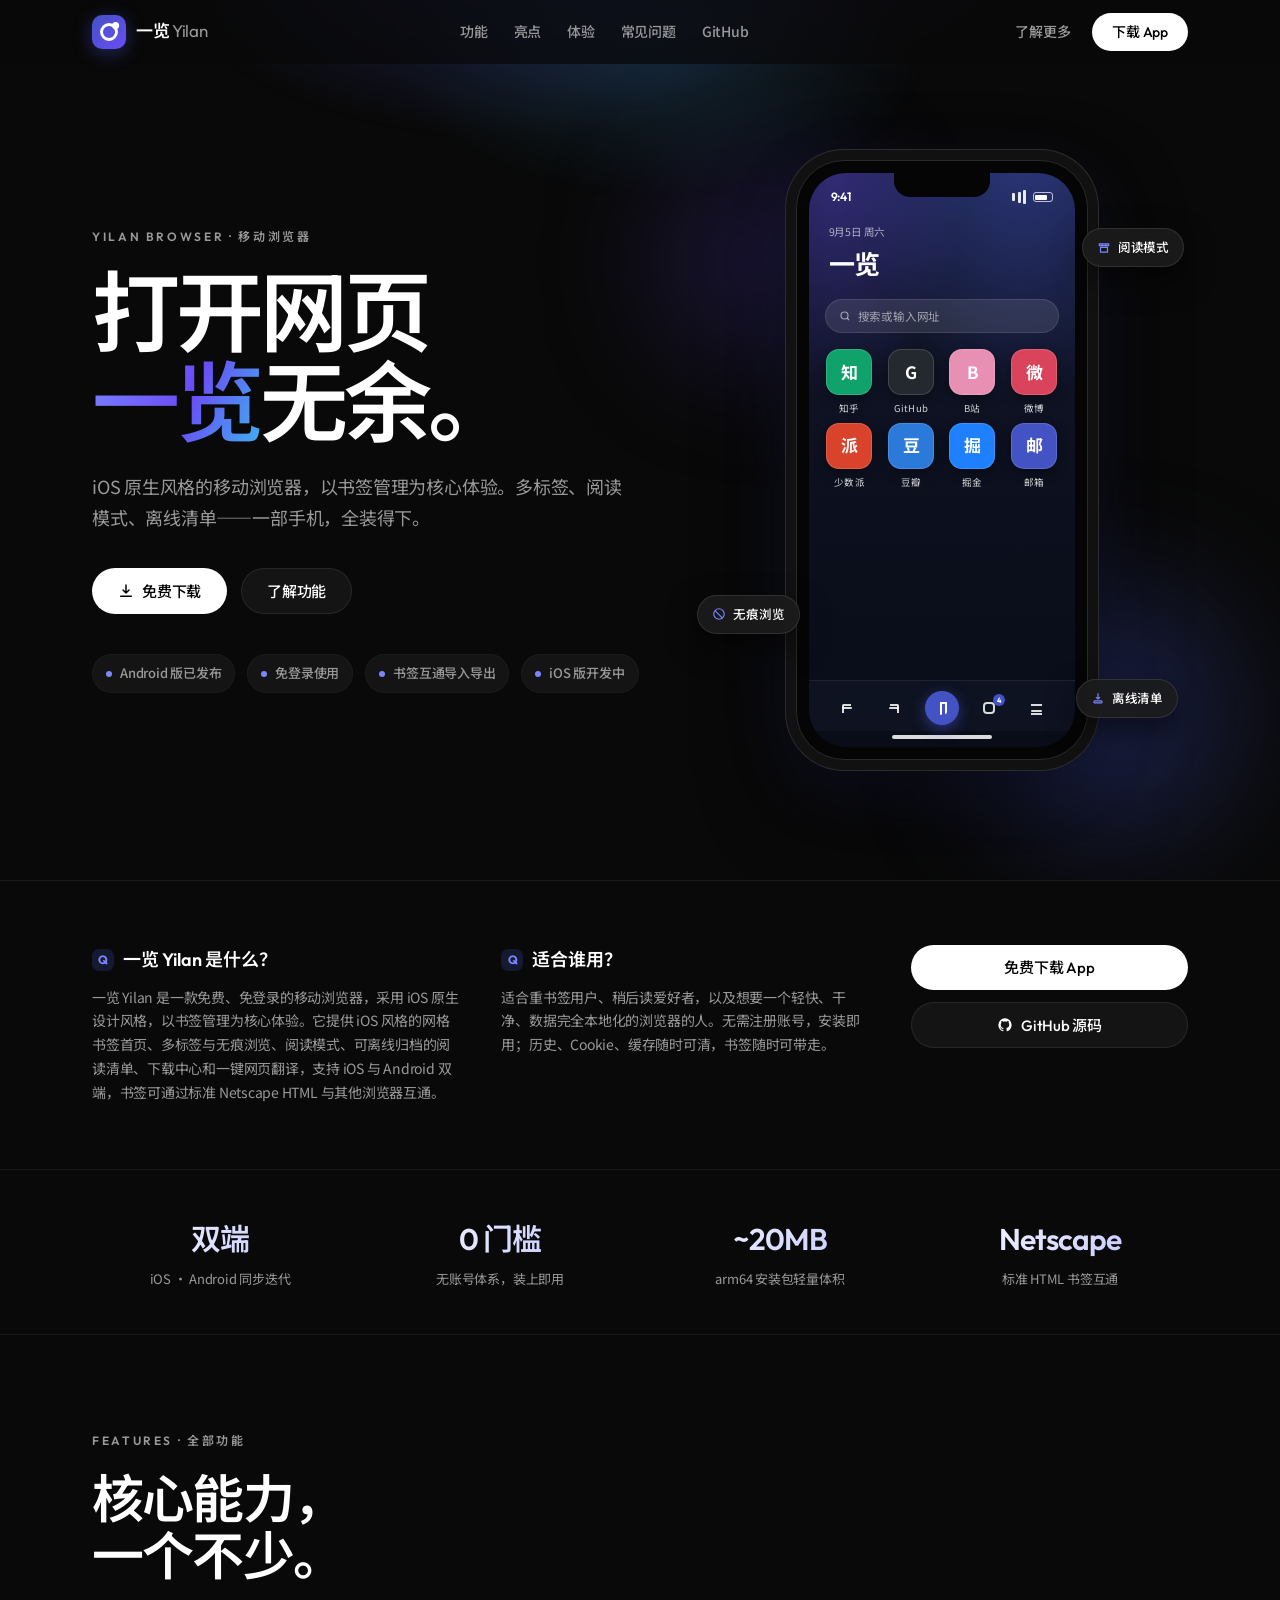
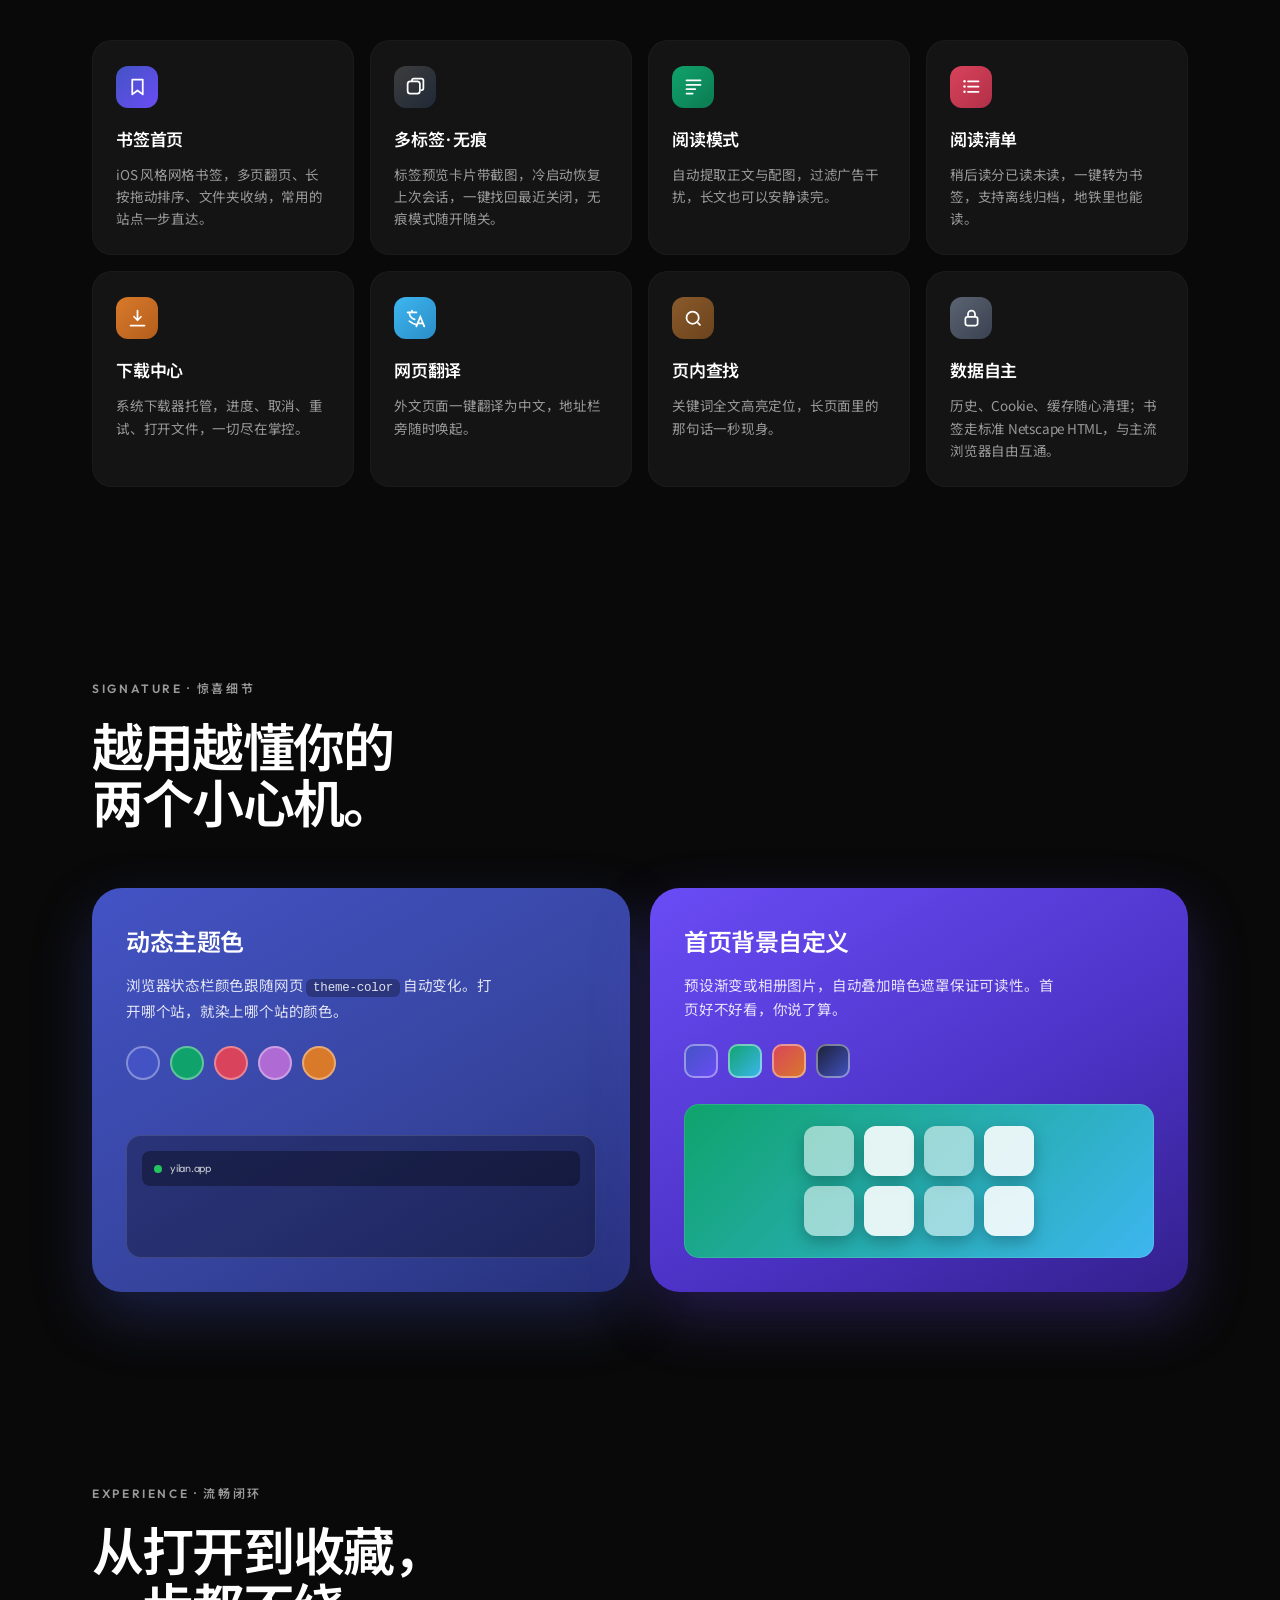
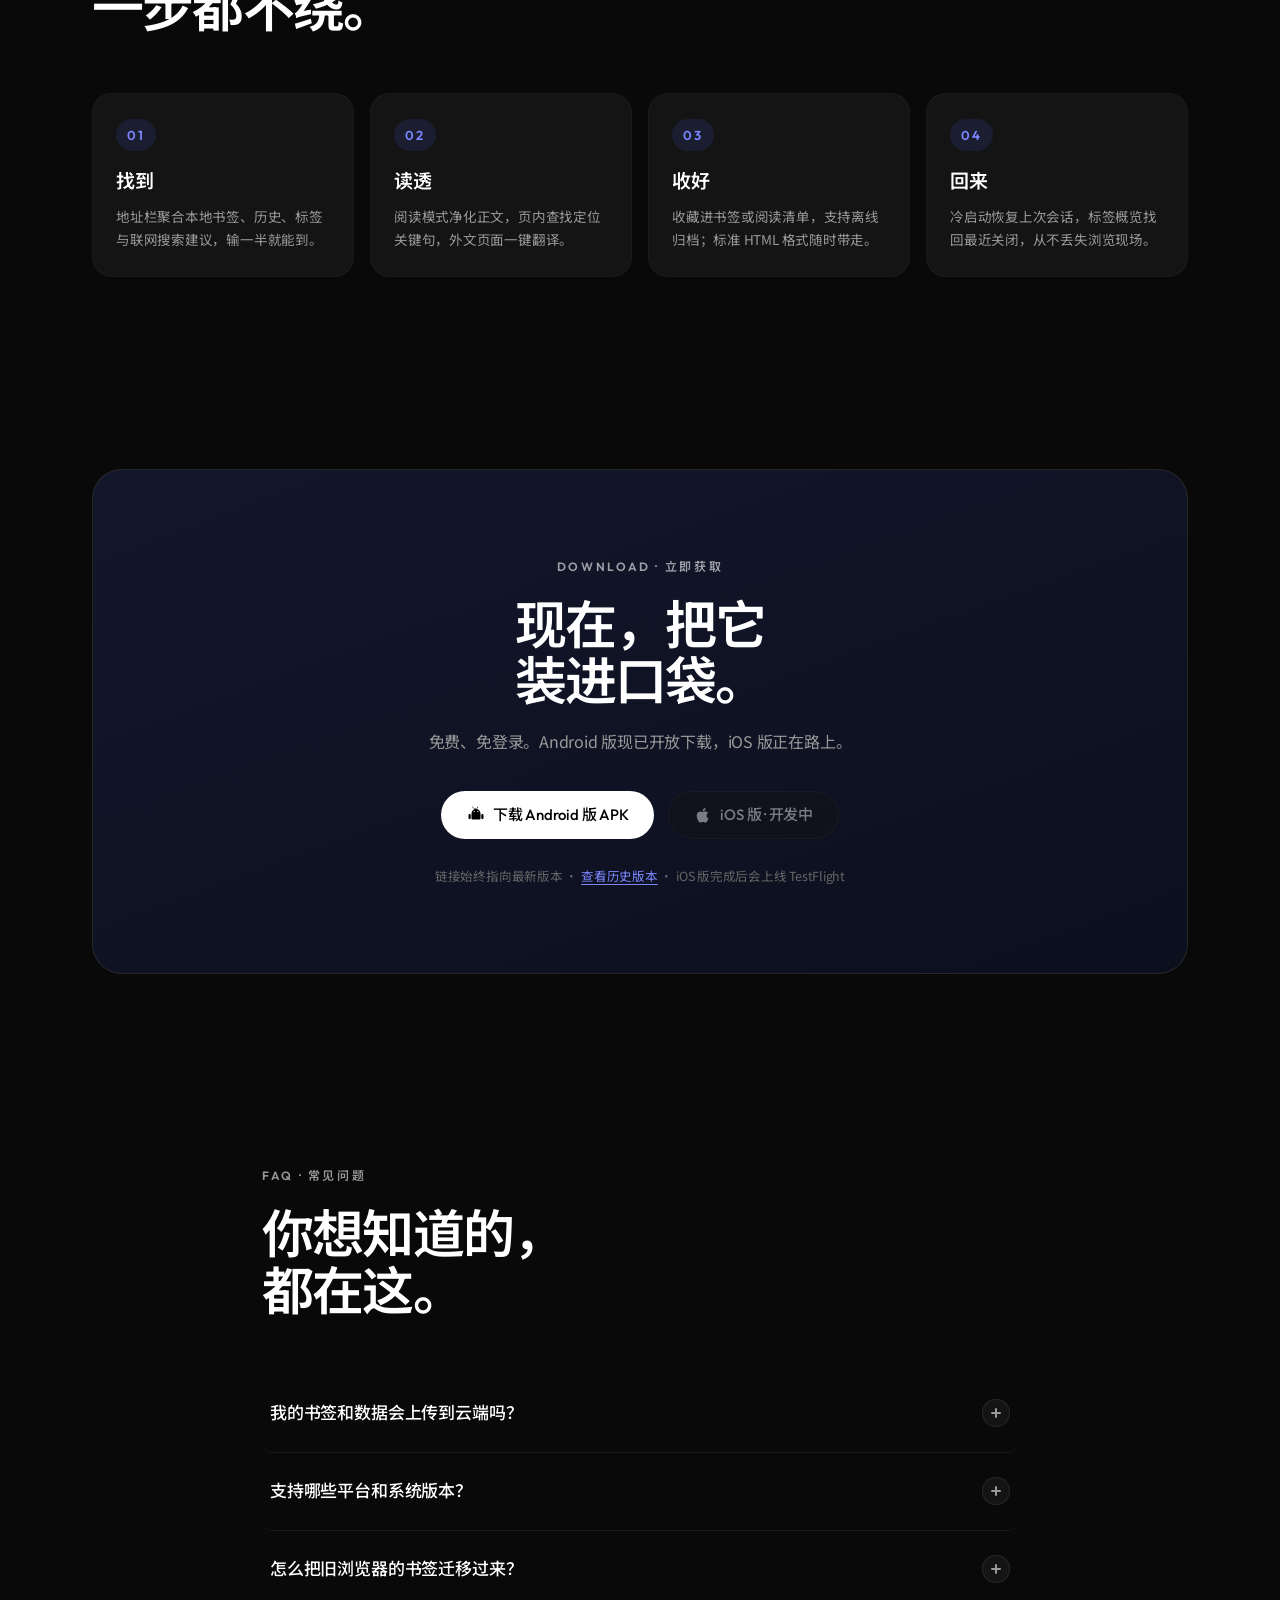
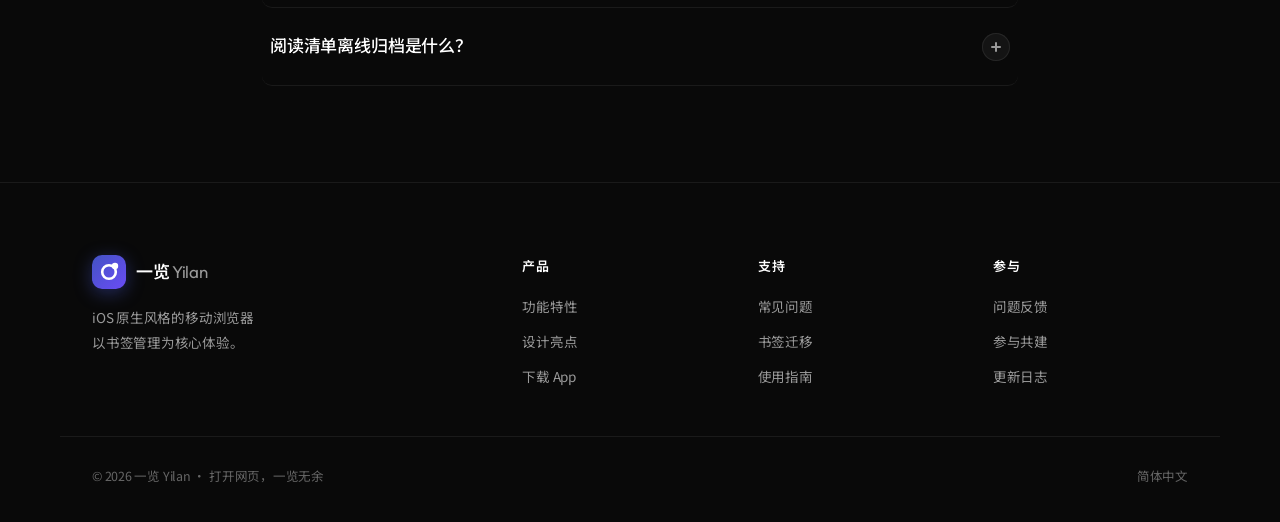
==== website/index.html @ 0cc89fe5 "feat(website): 官网上线 + Android 直链下载，iOS 标记开发中 - 官网下载按钮直连 GitHub Release 固定名 APK（releases/latest/downl" ====
<!DOCTYPE html>
<html lang="zh-CN">
<head>
<meta charset="UTF-8">
<meta name="viewport" content="width=device-width, initial-scale=1.0">
<!-- 基础 SEO：单页单意图「一览 Yilan 移动浏览器」 -->
<title>一览 Yilan 浏览器 — iOS 原生风格移动浏览器，以书签管理为核心 | 官网下载</title>
<meta name="description" content="一览 Yilan 是免费免登录的 iOS 原生风格移动浏览器，以书签管理为核心体验：网格书签首页、多标签无痕浏览、阅读模式、离线阅读清单、下载中心、网页翻译。iOS / Android 双端下载，书签支持 Netscape HTML 互通导入导出。">
<meta name="keywords" content="一览浏览器, Yilan 浏览器, iOS 风格浏览器, 移动浏览器, 书签管理, 手机浏览器, 稍后读, 离线阅读, 安卓浏览器, iOS浏览器">
<meta name="author" content="一览 Yilan">
<meta name="robots" content="index, follow, max-image-preview:large, max-snippet:-1">
<meta name="theme-color" content="#4353C4">
<!-- 部署域名变更时同步替换 canonical / og:url / sitemap -->
<link rel="canonical" href="https://rexleimo.github.io/yilang-browser/">

<!-- Open Graph -->
<meta property="og:type" content="website">
<meta property="og:site_name" content="一览 Yilan">
<meta property="og:title" content="一览 Yilan 浏览器 — iOS 原生风格移动浏览器，以书签管理为核心">
<meta property="og:description" content="免费免登录的移动浏览器：网格书签首页、多标签无痕、阅读模式、离线清单。iOS / Android 双端下载。">
<meta property="og:url" content="https://rexleimo.github.io/yilang-browser/">
<meta property="og:image" content="https://rexleimo.github.io/yilang-browser/og-image.png">
<meta property="og:image:width" content="1200">
<meta property="og:image:height" content="630">
<meta property="og:image:alt" content="一览 Yilan 浏览器 — 打开网页，一览无余">
<meta property="og:locale" content="zh_CN">

<!-- Twitter / X Card -->
<meta name="twitter:card" content="summary_large_image">
<meta name="twitter:title" content="一览 Yilan 浏览器 — iOS 原生风格移动浏览器">
<meta name="twitter:description" content="免费免登录：网格书签首页、多标签无痕、阅读模式、离线清单。iOS / Android 双端下载。">
<meta name="twitter:image" content="https://rexleimo.github.io/yilang-browser/og-image.png">

<link rel="preconnect" href="https://fonts.googleapis.com">
<link rel="preconnect" href="https://fonts.gstatic.com" crossorigin>
<link href="https://fonts.googleapis.com/css2?family=Outfit:wght@400;500;600;700&family=Noto+Sans+SC:wght@400;500;700;900&display=swap" rel="stylesheet">
<link rel="stylesheet" href="styles.css">
<link rel="icon" type="image/svg+xml" href="favicon.svg">

<!-- 结构化数据：软件应用（answer-engine / rich result） -->
<script type="application/ld+json">
{
  "@context": "https://schema.org",
  "@type": "SoftwareApplication",
  "name": "一览 Yilan",
  "alternateName": "Yilan Browser",
  "url": "https://rexleimo.github.io/yilang-browser/",
  "applicationCategory": "BrowserApplication",
  "operatingSystem": "iOS, Android",
  "description": "iOS 原生风格的移动浏览器，以书签管理为核心体验。支持网格书签首页、多标签与无痕浏览、阅读模式、离线阅读清单、下载中心、网页翻译与 Netscape HTML 书签导入导出。",
  "inLanguage": "zh-CN",
  "isAccessibleForFree": true,
  "offers": { "@type": "Offer", "price": "0", "priceCurrency": "CNY" },
  "featureList": [
    "iOS 风格网格书签首页，支持文件夹与批量管理",
    "多标签浏览与无痕模式，冷启动会话恢复",
    "阅读模式自动提取正文",
    "阅读清单离线归档，一键转书签",
    "下载中心：进度、取消、重试",
    "网页一键翻译为中文",
    "Netscape HTML 书签导入导出"
  ],
  "author": { "@type": "Organization", "name": "一览 Yilan", "url": "https://github.com/rexleimo/yilang-browser" }
}
</script>

<!-- 结构化数据：FAQ（answer-engine 抽取） -->
<script type="application/ld+json">
{
  "@context": "https://schema.org",
  "@type": "FAQPage",
  "mainEntity": [
    {
      "@type": "Question",
      "name": "我的书签和数据会上传到云端吗？",
      "acceptedAnswer": { "@type": "Answer", "text": "不会。书签、历史、阅读清单均保存在设备本地，无账号体系、无强制云同步；迁移时使用标准 Netscape HTML 导入导出，数据始终归用户所有。" }
    },
    {
      "@type": "Question",
      "name": "一览 Yilan 支持哪些平台和系统版本？",
      "acceptedAnswer": { "@type": "Answer", "text": "基于 Flutter 构建，iOS 使用 WKWebView、Android 使用系统 WebView，双端同步迭代，安装包按 CPU 架构拆分。" }
    },
    {
      "@type": "Question",
      "name": "怎么把旧浏览器的书签迁移过来？",
      "acceptedAnswer": { "@type": "Answer", "text": "在旧浏览器导出 Netscape 格式 HTML 书签文件，再在一览的设置中导入即可，文件夹结构完整保留；同样支持随时导出备份。" }
    },
    {
      "@type": "Question",
      "name": "阅读清单离线归档是什么？",
      "acceptedAnswer": { "@type": "Answer", "text": "加入阅读清单的页面可离线归档净化副本，断网也能完整阅读正文与配图；已读未读状态一目了然，读完可一键转为书签。" }
    }
  ]
}
</script>

<!-- 结构化数据：站点身份 -->
<script type="application/ld+json">
{
  "@context": "https://schema.org",
  "@type": "WebSite",
  "name": "一览 Yilan 官网",
  "url": "https://rexleimo.github.io/yilang-browser/",
  "inLanguage": "zh-CN",
  "publisher": {
    "@type": "Organization",
    "name": "一览 Yilan",
    "url": "https://github.com/rexleimo/yilang-browser",
    "logo": { "@type": "ImageObject", "url": "https://rexleimo.github.io/yilang-browser/favicon.svg" }
  }
}
</script>
</head>
<body>

<!-- ============ NAV ============ -->
<header class="nav" id="nav">
  <div class="nav-inner">
    <a class="brand" href="#top" aria-label="一览 Yilan 首页">
      <span class="brand-mark" aria-hidden="true">
        <svg viewBox="0 0 100 100" width="22" height="22"><circle cx="50" cy="50" r="34" fill="none" stroke="currentColor" stroke-width="13"/><circle cx="80" cy="20" r="16" fill="currentColor"/></svg>
      </span>
      <span class="brand-name">一览 <em>Yilan</em></span>
    </a>
    <nav class="nav-links" aria-label="主导航">
      <a href="#features">功能</a>
      <a href="#signature">亮点</a>
      <a href="#workflow">体验</a>
      <a href="#faq">常见问题</a>
      <a href="https://github.com/rexleimo/yilang-browser" rel="noopener" aria-label="GitHub 源码仓库">GitHub</a>
    </nav>
    <div class="nav-actions">
      <a class="btn btn-ghost" href="#faq">了解更多</a>
      <a class="btn btn-primary" href="#download">下载 App</a>
    </div>
    <button class="nav-burger" id="burger" aria-label="打开菜单" aria-expanded="false">
      <span></span><span></span>
    </button>
  </div>
  <div class="nav-drawer" id="drawer">
    <a href="#features">功能</a>
    <a href="#signature">亮点</a>
    <a href="#workflow">体验</a>
    <a href="#faq">常见问题</a>
    <a class="btn btn-primary" href="#download">下载 App</a>
  </div>
</header>

<main id="top">

<!-- ============ HERO ============ -->
<section class="hero">
  <div class="hero-glow" aria-hidden="true"></div>
  <div class="container hero-grid">
    <div class="hero-copy">
      <p class="eyebrow reveal">YILAN BROWSER · 移动浏览器</p>
      <h1 class="display reveal d1">打开网页<br><span class="grad-text">一览</span>无余。</h1>
      <p class="hero-sub reveal d2">iOS 原生风格的移动浏览器，以书签管理为核心体验。多标签、阅读模式、离线清单——一部手机，全装得下。</p>
      <div class="hero-cta reveal d3">
        <a class="btn btn-primary btn-lg" href="#download">
          <svg viewBox="0 0 24 24" width="16" height="16" fill="none" stroke="currentColor" stroke-width="2.2" stroke-linecap="round" stroke-linejoin="round" aria-hidden="true"><path d="M12 3v12m0 0l-4.5-4.5M12 15l4.5-4.5M4 20h16"/></svg>
          免费下载
        </a>
        <a class="btn btn-secondary btn-lg" href="#features">了解功能</a>
      </div>
      <ul class="hero-meta reveal d4" aria-label="平台信息">
        <li>Android 版已发布</li>
        <li>免登录使用</li>
        <li>书签互通导入导出</li>
        <li>iOS 版开发中</li>
      </ul>
    </div>

    <div class="hero-stage reveal d2" aria-hidden="true">
      <div class="phone">
        <div class="phone-notch"></div>
        <div class="phone-screen">
          <div class="p-status"><span class="p-time">9:41</span><span class="p-sig"><i></i><i></i><i></i><b></b></span></div>
          <div class="p-greet">
            <p class="p-date">9月5日 周六</p>
            <p class="p-title">一览</p>
          </div>
          <div class="p-omnibox">
            <svg viewBox="0 0 24 24" width="12" height="12" fill="none" stroke="currentColor" stroke-width="2.4"><circle cx="11" cy="11" r="7"/><path d="M20 20l-3.5-3.5"/></svg>
            <span>搜索或输入网址</span>
          </div>
          <div class="p-grid" id="pgrid"></div>
          <div class="p-toolbar">
            <span class="tb-btn"><i class="ic-arrow"></i></span>
            <span class="tb-btn"><i class="ic-arrow flip"></i></span>
            <span class="tb-btn tb-accent"><i class="ic-share"></i></span>
            <span class="tb-btn"><i class="ic-tabs"></i><b class="tb-badge">4</b></span>
            <span class="tb-btn"><i class="ic-menu"></i></span>
          </div>
          <div class="p-homebar"></div>
        </div>
      </div>
      <div class="float-chip chip-a">
        <svg viewBox="0 0 24 24" width="14" height="14" fill="none" stroke="currentColor" stroke-width="2"><path d="M4 5h16v3H4zM6 11h12v8H6z"/><path d="M9 8V5m6 3V5"/></svg>
        阅读模式
      </div>
      <div class="float-chip chip-b">
        <svg viewBox="0 0 24 24" width="14" height="14" fill="none" stroke="currentColor" stroke-width="2"><circle cx="12" cy="12" r="9"/><path d="M5.5 6.5l13 13"/></svg>
        无痕浏览
      </div>
      <div class="float-chip chip-c">
        <svg viewBox="0 0 24 24" width="14" height="14" fill="none" stroke="currentColor" stroke-width="2"><path d="M12 4v10m0 0l-3.5-3.5M12 14l3.5-3.5"/><rect x="5" y="17" width="14" height="3.4" rx="1.7"/></svg>
        离线清单
      </div>
      <div class="hero-orb orb-a" aria-hidden="true"></div>
      <div class="hero-orb orb-b" aria-hidden="true"></div>
    </div>
  </div>
</section>

<!-- ============ QUICK ANSWER（GEO 首答） ============ -->
<section class="quick-answer" aria-label="一览是什么">
  <div class="container qa-grid">
    <div class="qa-block">
      <h2 class="qa-q">一览 Yilan 是什么？</h2>
      <p class="qa-a">一览 Yilan 是一款免费、免登录的移动浏览器，采用 iOS 原生设计风格，以书签管理为核心体验。它提供 iOS 风格的网格书签首页、多标签与无痕浏览、阅读模式、可离线归档的阅读清单、下载中心和一键网页翻译，支持 iOS 与 Android 双端，书签可通过标准 Netscape HTML 与其他浏览器互通。</p>
    </div>
    <div class="qa-block">
      <h2 class="qa-q">适合谁用？</h2>
      <p class="qa-a">适合重书签用户、稍后读爱好者，以及想要一个轻快、干净、数据完全本地化的浏览器的人。无需注册账号，安装即用；历史、Cookie、缓存随时可清，书签随时可带走。</p>
    </div>
    <div class="qa-cta">
      <a class="btn btn-primary btn-lg" href="#download">免费下载 App</a>
      <a class="btn btn-secondary btn-lg" href="https://github.com/rexleimo/yilang-browser" rel="noopener">
        <svg viewBox="0 0 24 24" width="16" height="16" fill="currentColor" aria-hidden="true"><path d="M12 2A10 10 0 002 12c0 4.42 2.87 8.17 6.84 9.5.5.08.66-.23.66-.5v-1.69c-2.77.6-3.36-1.34-3.36-1.34-.46-1.16-1.11-1.47-1.11-1.47-.91-.62.07-.6.07-.6 1 .07 1.53 1.03 1.53 1.03.87 1.52 2.34 1.07 2.91.83.09-.65.35-1.09.63-1.34-2.22-.25-4.55-1.11-4.55-4.92 0-1.11.38-2 1.03-2.71-.1-.25-.45-1.29.1-2.64 0 0 .84-.27 2.75 1.02.79-.22 1.65-.33 2.5-.33s1.71.11 2.5.33c1.91-1.29 2.75-1.02 2.75-1.02.55 1.35.2 2.39.1 2.64.65.71 1.03 1.6 1.03 2.71 0 3.82-2.34 4.66-4.57 4.91.36.31.68.92.68 1.85V21c0 .27.16.59.67.5C19.14 20.16 22 16.42 22 12A10 10 0 0012 2z"/></svg>
        GitHub 源码
      </a>
    </div>
  </div>
</section>

<!-- ============ STATS ============ -->
<section class="stats">
  <div class="container stats-row">
    <div class="stat reveal"><b>双端</b><span>iOS · Android 同步迭代</span></div>
    <div class="stat reveal d1"><b>0 门槛</b><span>无账号体系，装上即用</span></div>
    <div class="stat reveal d2"><b>~20MB</b><span>arm64 安装包轻量体积</span></div>
    <div class="stat reveal d3"><b>Netscape</b><span>标准 HTML 书签互通</span></div>
  </div>
</section>

<!-- ============ FEATURES ============ -->
<section class="section" id="features">
  <div class="container">
    <p class="eyebrow reveal">FEATURES · 全部功能</p>
    <h2 class="display-md reveal d1">核心能力，<br>一个不少。</h2>
    <div class="feature-grid">
      <article class="fcard reveal">
        <div class="ficon fi-bookmark"><svg viewBox="0 0 24 24" fill="none" stroke="currentColor" stroke-width="2" stroke-linejoin="round"><path d="M6 4h12v17l-6-4.5L6 21z"/></svg></div>
        <h3>书签首页</h3>
        <p>iOS 风格网格书签，多页翻页、长按拖动排序、文件夹收纳，常用的站点一步直达。</p>
      </article>
      <article class="fcard reveal d1">
        <div class="ficon fi-tabs"><svg viewBox="0 0 24 24" fill="none" stroke="currentColor" stroke-width="2"><rect x="3" y="6" width="14" height="14" rx="3"/><path d="M8 6V5a2 2 0 012-2h9a2 2 0 012 2v9a2 2 0 01-2 2h-1"/></svg></div>
        <h3>多标签 · 无痕</h3>
        <p>标签预览卡片带截图，冷启动恢复上次会话，一键找回最近关闭，无痕模式随开随关。</p>
      </article>
      <article class="fcard reveal d2">
        <div class="ficon fi-read"><svg viewBox="0 0 24 24" fill="none" stroke="currentColor" stroke-width="2" stroke-linecap="round"><path d="M4 5h16M4 10h16M4 15h10M4 20h7"/></svg></div>
        <h3>阅读模式</h3>
        <p>自动提取正文与配图，过滤广告干扰，长文也可以安静读完。</p>
      </article>
      <article class="fcard reveal d3">
        <div class="ficon fi-list"><svg viewBox="0 0 24 24" fill="none" stroke="currentColor" stroke-width="2" stroke-linecap="round"><path d="M8 6h12M8 12h12M8 18h12"/><circle cx="4" cy="6" r="1.4" fill="currentColor" stroke="none"/><circle cx="4" cy="12" r="1.4" fill="currentColor" stroke="none"/><circle cx="4" cy="18" r="1.4" fill="currentColor" stroke="none"/></svg></div>
        <h3>阅读清单</h3>
        <p>稍后读分已读未读，一键转为书签，支持离线归档，地铁里也能读。</p>
      </article>
      <article class="fcard reveal">
        <div class="ficon fi-down"><svg viewBox="0 0 24 24" fill="none" stroke="currentColor" stroke-width="2" stroke-linecap="round" stroke-linejoin="round"><path d="M12 3v11m0 0l-4-4m4 4l4-4M4 20h16"/></svg></div>
        <h3>下载中心</h3>
        <p>系统下载器托管，进度、取消、重试、打开文件，一切尽在掌控。</p>
      </article>
      <article class="fcard reveal d1">
        <div class="ficon fi-lang"><svg viewBox="0 0 24 24" fill="none" stroke="currentColor" stroke-width="2" stroke-linecap="round"><path d="M3 5h10M8 3v2m3 8c-3-1-6-4-6-8M5 15c2.5 2 5.5 3.5 8 4"/><path d="M13 21l4.5-11L22 21m-7.4-3.4h5.8"/></svg></div>
        <h3>网页翻译</h3>
        <p>外文页面一键翻译为中文，地址栏旁随时唤起。</p>
      </article>
      <article class="fcard reveal d2">
        <div class="ficon fi-find"><svg viewBox="0 0 24 24" fill="none" stroke="currentColor" stroke-width="2"><circle cx="11" cy="11" r="7"/><path d="M20 20l-3.5-3.5"/></svg></div>
        <h3>页内查找</h3>
        <p>关键词全文高亮定位，长页面里的那句话一秒现身。</p>
      </article>
      <article class="fcard reveal d3">
        <div class="ficon fi-lock"><svg viewBox="0 0 24 24" fill="none" stroke="currentColor" stroke-width="2" stroke-linejoin="round"><rect x="5" y="10" width="14" height="10" rx="2.5"/><path d="M8 10V7a4 4 0 018 0v3"/></svg></div>
        <h3>数据自主</h3>
        <p>历史、Cookie、缓存随心清理；书签走标准 Netscape HTML，与主流浏览器自由互通。</p>
      </article>
    </div>
  </div>
</section>

<!-- ============ SIGNATURE SPOTLIGHTS ============ -->
<section class="section" id="signature">
  <div class="container">
    <p class="eyebrow reveal">SIGNATURE · 惊喜细节</p>
    <h2 class="display-md reveal d1">越用越懂你的<br>两个小心机。</h2>
    <div class="spot-grid">
      <article class="spot spot-indigo reveal">
        <div class="spot-copy">
          <h3>动态主题色</h3>
          <p>浏览器状态栏颜色跟随网页 <code>theme-color</code> 自动变化。打开哪个站，就染上哪个站的颜色。</p>
          <div class="swatch-row" aria-hidden="true">
            <i style="--c:#4353C4"></i><i style="--c:#0FA36B"></i><i style="--c:#D9435B"></i><i style="--c:#B06AD4"></i><i style="--c:#D97A2B"></i>
          </div>
        </div>
        <div class="spot-visual" aria-hidden="true">
          <div class="mini-chrome"><span class="mc-dot"></span><span class="mc-url">yilan.app</span></div>
          <div class="mini-bar anim-hue"></div>
        </div>
      </article>
      <article class="spot spot-violet reveal d1">
        <div class="spot-copy">
          <h3>首页背景自定义</h3>
          <p>预设渐变或相册图片，自动叠加暗色遮罩保证可读性。首页好不好看，你说了算。</p>
          <div class="bg-chips" aria-hidden="true">
            <span class="bg-chip g1"></span><span class="bg-chip g2"></span><span class="bg-chip g3"></span><span class="bg-chip g4"></span>
          </div>
        </div>
        <div class="spot-visual spot-visual-grad g2" aria-hidden="true">
          <div class="mini-grid"><i></i><i></i><i></i><i></i><i></i><i></i><i></i><i></i></div>
        </div>
      </article>
    </div>
  </div>
</section>

<!-- ============ WORKFLOW ============ -->
<section class="section" id="workflow">
  <div class="container">
    <p class="eyebrow reveal">EXPERIENCE · 流畅闭环</p>
    <h2 class="display-md reveal d1">从打开到收藏，<br>一步都不绕。</h2>
    <ol class="flow">
      <li class="flow-step reveal">
        <span class="flow-num">01</span>
        <h3>找到</h3>
        <p>地址栏聚合本地书签、历史、标签与联网搜索建议，输一半就能到。</p>
      </li>
      <li class="flow-step reveal d1">
        <span class="flow-num">02</span>
        <h3>读透</h3>
        <p>阅读模式净化正文，页内查找定位关键句，外文页面一键翻译。</p>
      </li>
      <li class="flow-step reveal d2">
        <span class="flow-num">03</span>
        <h3>收好</h3>
        <p>收藏进书签或阅读清单，支持离线归档；标准 HTML 格式随时带走。</p>
      </li>
      <li class="flow-step reveal d3">
        <span class="flow-num">04</span>
        <h3>回来</h3>
        <p>冷启动恢复上次会话，标签概览找回最近关闭，从不丢失浏览现场。</p>
      </li>
    </ol>
  </div>
</section>

<!-- ============ DOWNLOAD ============ -->
<section class="section" id="download">
  <div class="container">
    <div class="dl-card reveal">
      <div class="dl-glow" aria-hidden="true"></div>
      <p class="eyebrow dl-eyebrow">DOWNLOAD · 立即获取</p>
      <h2 class="display-md">现在，把它<br>装进口袋。</h2>
      <p class="dl-sub">免费、免登录。Android 版现已开放下载，iOS 版正在路上。</p>
      <div class="dl-actions">
        <a class="btn btn-primary btn-lg" href="https://github.com/rexleimo/yilang-browser/releases/latest/download/yilan-browser-latest.apk" aria-label="下载 Android 版 APK">
          <svg viewBox="0 0 24 24" width="18" height="18" fill="currentColor" aria-hidden="true"><path d="M6 10c0-3.3 2.7-6 6-6s6 2.7 6 6v7a1 1 0 01-1 1H7a1 1 0 01-1-1v-7zm3.5-2a.9.9 0 100-1.8.9.9 0 000 1.8zm5 0a.9.9 0 100-1.8.9.9 0 000 1.8zM3.5 10.5c.8 0 1.5.7 1.5 1.5v4a1.5 1.5 0 01-3 0v-4c0-.8.7-1.5 1.5-1.5zm17 0c.8 0 1.5.7 1.5 1.5v4a1.5 1.5 0 01-3 0v-4c0-.8.7-1.5 1.5-1.5zM8.5 3.3l-1.3-2a.4.4 0 01.7-.4l1.3 2.1c.6-.2 1.2-.3 1.8-.3s1.3.1 1.8.3l1.3-2.1a.4.4 0 01.7.4l-1.3 2"/></svg>
          下载 Android 版 APK
        </a>
        <span class="btn btn-secondary btn-lg btn-disabled" aria-disabled="true" title="iOS 版开发中，敬请期待">
          <svg viewBox="0 0 24 24" width="18" height="18" fill="currentColor" aria-hidden="true"><path d="M16.7 12.9c0-2.4 2-3.6 2.1-3.7-1.1-1.7-2.9-1.9-3.5-1.9-1.5-.2-2.9.9-3.7.9-.8 0-1.9-.9-3.2-.8-1.6 0-3.1 1-4 2.4-1.7 3-0.4 7.4 1.2 9.8.8 1.2 1.8 2.5 3.1 2.4 1.2-.1 1.7-.8 3.2-.8s1.9.8 3.2.8c1.3 0 2.2-1.2 3-2.4.9-1.4 1.3-2.7 1.3-2.8-.1 0-2.6-1-2.7-3.9zM14.4 5.6c.7-.8 1.1-1.9 1-3.1-1 0-2.2.7-2.9 1.5-.6.7-1.2 1.9-1 3 1.1.1 2.2-.6 2.9-1.4z"/></svg>
          iOS 版 · 开发中
        </span>
      </div>
      <p class="dl-note">链接始终指向最新版本 · <a class="dl-link" href="https://github.com/rexleimo/yilang-browser/releases" rel="noopener">查看历史版本</a> · iOS 版完成后会上线 TestFlight</p>
    </div>
  </div>
</section>

<!-- ============ FAQ ============ -->
<section class="section" id="faq">
  <div class="container faq-wrap">
    <p class="eyebrow reveal">FAQ · 常见问题</p>
    <h2 class="display-md reveal d1">你想知道的，<br>都在这。</h2>
    <div class="faq-list">
      <details class="faq-row reveal">
        <summary>我的书签和数据会上传到云端吗？<span class="faq-x" aria-hidden="true"></span></summary>
        <div class="faq-body"><p>不会。书签、历史、阅读清单均保存在你的设备本地，无账号体系、无强制云同步；需要迁移时使用标准 Netscape HTML 导入导出，数据始终归你所有。</p></div>
      </details>
      <details class="faq-row reveal d1">
        <summary>支持哪些平台和系统版本？<span class="faq-x" aria-hidden="true"></span></summary>
        <div class="faq-body"><p>基于 Flutter 构建，iOS 使用 WKWebView、Android 使用系统 WebView。iOS 与 Android 双端同步迭代，安装包按 CPU 架构拆分，体积更轻。</p></div>
      </details>
      <details class="faq-row reveal d2">
        <summary>怎么把旧浏览器的书签迁移过来？<span class="faq-x" aria-hidden="true"></span></summary>
        <div class="faq-body"><p>在旧浏览器导出 Netscape 格式 HTML 书签文件，再在一览的设置中导入即可，文件夹结构完整保留；同样支持随时导出备份。</p></div>
      </details>
      <details class="faq-row reveal d3">
        <summary>阅读清单离线归档是什么？<span class="faq-x" aria-hidden="true"></span></summary>
        <div class="faq-body"><p>加入阅读清单的页面可离线归档净化副本，即使断网也能完整阅读正文与配图；已读未读状态一目了然，读完可一键转为书签。</p></div>
      </details>
    </div>
  </div>
</section>

</main>

<!-- ============ FOOTER ============ -->
<footer class="footer">
  <div class="container footer-grid">
    <div class="footer-brand">
      <a class="brand" href="#top">
        <span class="brand-mark" aria-hidden="true">
          <svg viewBox="0 0 100 100" width="20" height="20"><circle cx="50" cy="50" r="34" fill="none" stroke="currentColor" stroke-width="13"/><circle cx="80" cy="20" r="16" fill="currentColor"/></svg>
        </span>
        <span class="brand-name">一览 <em>Yilan</em></span>
      </a>
      <p class="footer-tag">iOS 原生风格的移动浏览器<br>以书签管理为核心体验。</p>
    </div>
    <nav class="footer-col" aria-label="产品">
      <h4>产品</h4>
      <a href="#features">功能特性</a>
      <a href="#signature">设计亮点</a>
      <a href="#download">下载 App</a>
    </nav>
    <nav class="footer-col" aria-label="支持">
      <h4>支持</h4>
      <a href="#faq">常见问题</a>
      <a href="#faq">书签迁移</a>
      <a href="#workflow">使用指南</a>
    </nav>
    <nav class="footer-col" aria-label="参与">
      <h4>参与</h4>
      <a href="#">问题反馈</a>
      <a href="#">参与共建</a>
      <a href="#">更新日志</a>
    </nav>
  </div>
  <div class="container footer-base">
    <p>© 2026 一览 Yilan · 打开网页，一览无余</p>
    <p class="footer-lang">简体中文</p>
  </div>
</footer>

<script src="script.js" defer></script>
</body>
</html>
---- website/styles.css ----
/* ================================================================
   一览 Yilan — 官网样式（Part 1）
   基线: Framer 风格暗色海报画布 · 品牌靛蓝 #4353C4 适配
   ================================================================ */

:root {
  --canvas: #090909;
  --surface-1: #141414;
  --surface-2: #1c1c1c;
  --hairline: #262626;
  --hairline-soft: #1a1a1a;
  --ink: #ffffff;
  --ink-muted: #999999;
  --brand: #4353C4;
  --brand-bright: #7B87FF;
  --grad-violet: #6a4cf5;
  --grad-cyan: #3db6f0;
  --success: #22c55e;

  --font-display: "Outfit", "Noto Sans SC", sans-serif;
  --font-body: "Noto Sans SC", "Outfit", sans-serif;

  --r-sm: 6px;
  --r-md: 10px;
  --r-lg: 15px;
  --r-xl: 20px;
  --r-xxl: 30px;
  --pill: 100px;

  --section: 96px;
  --nav-h: 64px;
}

* { margin: 0; padding: 0; box-sizing: border-box; }

html { scroll-behavior: smooth; }

body {
  background: var(--canvas);
  color: var(--ink);
  font-family: var(--font-body);
  font-size: 15px;
  line-height: 1.7;
  letter-spacing: -0.015em;
  -webkit-font-smoothing: antialiased;
  overflow-x: hidden;
}

::selection { background: rgba(67, 83, 196, 0.45); }

a { color: inherit; text-decoration: none; }
:focus-visible { outline: 2px solid var(--brand-bright); outline-offset: 3px; border-radius: 4px; }

.container {
  max-width: 1160px;
  margin: 0 auto;
  padding: 0 32px;
}

/* ---------------- 字阶 ---------------- */
.eyebrow {
  font-family: var(--font-display);
  font-size: 12px;
  font-weight: 600;
  letter-spacing: 0.22em;
  text-transform: uppercase;
  color: var(--ink-muted);
  margin-bottom: 20px;
}

.display {
  font-family: var(--font-display);
  font-weight: 600;
  font-size: clamp(44px, 7.4vw, 88px);
  line-height: 1.02;
  letter-spacing: -0.045em;
}

.display-md {
  font-family: var(--font-display);
  font-weight: 600;
  font-size: clamp(32px, 4.4vw, 52px);
  line-height: 1.08;
  letter-spacing: -0.035em;
}

.grad-text {
  background: linear-gradient(115deg, var(--brand-bright) 0%, var(--grad-violet) 55%, var(--grad-cyan) 100%);
  -webkit-background-clip: text;
  background-clip: text;
  color: transparent;
}

/* ---------------- 按钮 ---------------- */
.btn {
  display: inline-flex;
  align-items: center;
  gap: 8px;
  font-family: var(--font-display);
  font-size: 14px;
  font-weight: 500;
  line-height: 1;
  padding: 12px 20px;
  border-radius: var(--pill);
  border: 0;
  cursor: pointer;
  transition: transform 0.18s ease, background 0.18s ease, box-shadow 0.18s ease;
  white-space: nowrap;
}
.btn:active { transform: scale(0.96); }
.btn-lg { padding: 15px 26px; font-size: 15px; }

.btn-primary { background: var(--ink); color: #000; }
.btn-primary:hover { box-shadow: 0 0 0 5px rgba(255,255,255,0.10); }

.btn-secondary {
  background: var(--surface-1);
  color: var(--ink);
  box-shadow: inset 0 0 0 1px var(--hairline);
}
.btn-secondary:hover { background: var(--surface-2); }

.btn-ghost { color: var(--ink-muted); padding: 12px 14px; }
.btn-ghost:hover { color: var(--ink); }

/* ---------------- 导航 ---------------- */
.nav {
  position: fixed;
  top: 0; left: 0; right: 0;
  z-index: 100;
  height: var(--nav-h);
  background: rgba(9,9,9,0.72);
  -webkit-backdrop-filter: blur(14px);
  backdrop-filter: blur(14px);
  border-bottom: 1px solid transparent;
  transition: border-color 0.25s ease;
}
.nav.scrolled { border-bottom-color: var(--hairline-soft); }

.nav-inner {
  max-width: 1160px;
  margin: 0 auto;
  padding: 0 32px;
  height: 100%;
  display: flex;
  align-items: center;
  gap: 28px;
}

.brand { display: inline-flex; align-items: center; gap: 10px; }
.brand-mark {
  width: 34px; height: 34px;
  display: grid; place-items: center;
  border-radius: 10px;
  background: linear-gradient(135deg, var(--brand) 0%, var(--grad-violet) 100%);
  color: #fff;
  box-shadow: 0 4px 18px rgba(67, 83, 196, 0.45);
}
.brand-name {
  font-family: var(--font-display);
  font-size: 17px;
  font-weight: 600;
  letter-spacing: -0.02em;
}
.brand-name em { font-style: normal; color: var(--ink-muted); font-weight: 400; }

.nav-links { display: flex; gap: 26px; margin: 0 auto; }
.nav-links a {
  font-size: 14px;
  font-weight: 500;
  color: var(--ink-muted);
  transition: color 0.15s ease;
}
.nav-links a:hover { color: var(--ink); }

.nav-actions { display: flex; align-items: center; gap: 8px; }

.nav-burger {
  display: none;
  width: 40px; height: 40px;
  background: var(--surface-1);
  border: 0; border-radius: 12px;
  cursor: pointer;
  flex-direction: column;
  align-items: center;
  justify-content: center;
  gap: 5px;
}
.nav-burger span { display: block; width: 16px; height: 2px; background: var(--ink); border-radius: 2px; transition: transform 0.2s ease; }
.nav-burger[aria-expanded="true"] span:first-child { transform: translateY(3.5px) rotate(45deg); }
.nav-burger[aria-expanded="true"] span:last-child { transform: translateY(-3.5px) rotate(-45deg); }

.nav-drawer {
  display: none;
  flex-direction: column;
  gap: 4px;
  padding: 12px 24px 20px;
  background: rgba(9,9,9,0.96);
  border-bottom: 1px solid var(--hairline-soft);
}
.nav-drawer a { padding: 12px 4px; font-size: 15px; font-weight: 500; color: var(--ink-muted); border-bottom: 1px solid var(--hairline-soft); }
.nav-drawer .btn { margin-top: 12px; justify-content: center; border-bottom: 0; }

/* ---------------- HERO ---------------- */
.hero {
  position: relative;
  padding: calc(var(--nav-h) + 72px) 0 96px;
  overflow: hidden;
}

.hero-glow {
  position: absolute;
  top: -320px; left: 50%;
  transform: translateX(-50%);
  width: 1100px; height: 640px;
  background:
    radial-gradient(ellipse 46% 42% at 38% 42%, rgba(67,83,196,0.34), transparent 70%),
    radial-gradient(ellipse 40% 40% at 64% 34%, rgba(106,76,245,0.22), transparent 70%),
    radial-gradient(ellipse 34% 30% at 52% 60%, rgba(61,182,240,0.14), transparent 70%);
  filter: blur(6px);
  pointer-events: none;
}

.hero-grid {
  position: relative;
  display: grid;
  grid-template-columns: 1.06fr 0.94fr;
  align-items: center;
  gap: 48px;
}

.hero-copy .display { margin-bottom: 24px; }
.hero-sub {
  font-size: 18px;
  color: var(--ink-muted);
  max-width: 30em;
  margin-bottom: 36px;
}
.hero-cta { display: flex; gap: 14px; flex-wrap: wrap; margin-bottom: 40px; }

.hero-meta { display: flex; gap: 12px; flex-wrap: wrap; list-style: none; }
.hero-meta li {
  font-size: 13px;
  font-weight: 500;
  color: var(--ink-muted);
  padding: 8px 14px;
  border-radius: var(--pill);
  background: var(--surface-1);
  box-shadow: inset 0 0 0 1px var(--hairline-soft);
}
.hero-meta li::before {
  content: "";
  display: inline-block;
  width: 6px; height: 6px;
  border-radius: 50%;
  background: var(--brand-bright);
  margin-right: 8px;
  vertical-align: 1.5px;
}

/* ---- 手机样机（纯 CSS） ---- */
.hero-stage {
  position: relative;
  display: flex;
  justify-content: center;
  padding: 24px 0;
}

.phone {
  position: relative;
  width: 292px;
  height: 600px;
  border-radius: 48px;
  background: #050505;
  border: 1px solid #2a2a2a;
  box-shadow:
    0 0 0 10px #111,
    0 0 0 11px #2c2c2c,
    0 40px 90px rgba(0,0,0,0.65),
    0 24px 70px rgba(67, 83, 196, 0.22);
  padding: 12px;
  z-index: 2;
}

.phone-notch {
  position: absolute;
  top: 12px; left: 50%;
  transform: translateX(-50%);
  width: 96px; height: 24px;
  background: #050505;
  border-radius: 0 0 16px 16px;
  z-index: 3;
}

.phone-screen {
  position: relative;
  width: 100%; height: 100%;
  border-radius: 37px;
  overflow: hidden;
  background:
    radial-gradient(120% 90% at 80% -10%, rgba(67,83,196,0.55), transparent 55%),
    radial-gradient(90% 70% at 10% 0%, rgba(106,76,245,0.35), transparent 55%),
    linear-gradient(180deg, #141a33 0%, #0d1120 46%, #090d18 100%);
  display: flex;
  flex-direction: column;
}

.p-status {
  display: flex;
  justify-content: space-between;
  align-items: center;
  padding: 14px 22px 4px;
  font-family: var(--font-display);
  font-size: 12px;
  font-weight: 600;
  color: #fff;
}
.p-sig { display: flex; align-items: center; gap: 2.5px; }
.p-sig i { width: 3px; height: 8px; background: #fff; border-radius: 1px; opacity: 0.9; }
.p-sig i:nth-child(2) { height: 11px; }
.p-sig i:nth-child(3) { height: 14px; }
.p-sig b { width: 20px; height: 10px; border: 1px solid rgba(255,255,255,0.7); border-radius: 3px; margin-left: 4px; position: relative; }
.p-sig b::after { content: ""; position: absolute; inset: 1.5px; right: 5px; background: #fff; border-radius: 1px; }

.p-greet { padding: 12px 20px 10px; }
.p-date { font-size: 10.5px; color: rgba(255,255,255,0.65); margin-bottom: 2px; }
.p-title {
  font-family: var(--font-display);
  font-size: 26px;
  font-weight: 700;
  letter-spacing: -0.02em;
  color: #fff;
}

.p-omnibox {
  margin: 2px 16px 14px;
  display: flex;
  align-items: center;
  gap: 7px;
  height: 34px;
  padding: 0 14px;
  border-radius: var(--pill);
  background: rgba(255,255,255,0.10);
  box-shadow: inset 0 0 0 1px rgba(255,255,255,0.10);
  color: rgba(255,255,255,0.55);
  font-size: 11.5px;
}

.p-grid {
  flex: 1;
  display: grid;
  grid-template-columns: repeat(4, 1fr);
  gap: 6px 4px;
  align-content: start;
  padding: 2px 12px;
}

.p-tile { text-align: center; }
.p-tile-ico {
  width: 46px; height: 46px;
  margin: 0 auto 5px;
  border-radius: 13px;
  display: grid;
  place-items: center;
  font-size: 17px;
  font-weight: 700;
  color: #fff;
  background: var(--t, #333);
  box-shadow: inset 0 0 0 1px rgba(255,255,255,0.14), 0 4px 12px rgba(0,0,0,0.35);
}
.p-tile-name { font-size: 9.5px; color: rgba(255,255,255,0.82); letter-spacing: 0.02em; }

.p-toolbar {
  display: flex;
  justify-content: space-around;
  align-items: center;
  padding: 10px 14px 6px;
  background: rgba(16,20,36,0.86);
  -webkit-backdrop-filter: blur(10px);
  backdrop-filter: blur(10px);
  border-top: 1px solid rgba(255,255,255,0.07);
}
.tb-btn {
  position: relative;
  width: 34px; height: 34px;
  border-radius: 50%;
  display: grid;
  place-items: center;
  color: rgba(255,255,255,0.85);
}
.tb-accent { background: var(--brand); box-shadow: 0 4px 14px rgba(67,83,196,0.55); color: #fff; }
.tb-badge {
  position: absolute;
  top: 3px; right: 1px;
  font-size: 7.5px;
  font-family: var(--font-display);
  background: var(--brand);
  color: #fff;
  min-width: 12px; height: 12px;
  border-radius: 7px;
  display: grid; place-items: center;
  padding: 0 3px;
}

.ic-arrow, .ic-share, .ic-tabs, .ic-menu { position: relative; width: 16px; height: 16px; }
.ic-arrow::before {
  content: ""; position: absolute; left: 3px; top: 7px;
  width: 10px; height: 2px; background: currentColor; border-radius: 1px;
}
.ic-arrow::after {
  content: ""; position: absolute; left: 3px; top: 4px;
  width: 7px; height: 7px;
  border-top: 2px solid currentColor;
  border-left: 2px solid currentColor;
  border-radius: 1.5px 0 0 0;
}
.ic-arrow.flip { transform: scaleX(-1); }
.ic-share::before {
  content: ""; position: absolute; left: 6.5px; top: 1.5px;
  width: 3px; height: 10px;
  border-left: 2px solid currentColor;
  border-right: 2px solid currentColor;
  border-top: 2px solid currentColor;
  border-radius: 0 0 2px 2px;
}
.ic-share::after {
  content: ""; position: absolute; left: 6.5px; top: 6px;
  width: 2px; height: 9px; background: currentColor; border-radius: 1px;
}
.ic-tabs::before {
  content: ""; position: absolute; inset: 2px;
  border: 2px solid currentColor; border-radius: 4px;
}
.ic-menu::before {
  content: ""; position: absolute; left: 2.5px; right: 2.5px; top: 4px;
  height: 7px;
  border-top: 2px solid currentColor;
  border-bottom: 2px solid currentColor;
}
.ic-menu::after {
  content: ""; position: absolute; left: 2.5px; right: 2.5px; top: 9.5px;
  height: 2px; background: currentColor; border-radius: 1px;
}

.p-homebar {
  width: 100px; height: 4px;
  margin: 4px auto 8px;
  border-radius: 4px;
  background: rgba(255,255,255,0.85);
}

/* 浮动徽章 */
.float-chip {
  position: absolute;
  display: inline-flex;
  align-items: center;
  gap: 7px;
  font-family: var(--font-display);
  font-size: 12.5px;
  font-weight: 500;
  color: var(--ink);
  padding: 9px 15px;
  border-radius: var(--pill);
  background: rgba(28,28,28,0.86);
  -webkit-backdrop-filter: blur(8px);
  backdrop-filter: blur(8px);
  box-shadow: inset 0 0 0 1px rgba(255,255,255,0.10), 0 12px 30px rgba(0,0,0,0.5);
  z-index: 3;
  animation: bob 5s ease-in-out infinite;
}
.chip-a { top: 92px; right: 4px; }
.chip-b { bottom: 150px; left: 2px; animation-delay: -1.6s; }
.chip-c { bottom: 66px; right: 10px; animation-delay: -3.2s; }
.float-chip svg { color: var(--brand-bright); }

@keyframes bob {
  0%, 100% { transform: translateY(0); }
  50% { transform: translateY(-9px); }
}

.hero-orb { position: absolute; border-radius: 50%; filter: blur(70px); pointer-events: none; }
.orb-a { width: 220px; height: 220px; right: -30px; bottom: -40px; background: rgba(67,83,196,0.4); }
.orb-b { width: 170px; height: 170px; left: -20px; top: 40px; background: rgba(106,76,245,0.28); }

/* ---------------- STATS ---------------- */
.stats {
  border-top: 1px solid var(--hairline-soft);
  border-bottom: 1px solid var(--hairline-soft);
  padding: 44px 0;
}
.stats-row { display: grid; grid-template-columns: repeat(4, 1fr); gap: 24px; }
.stat { text-align: center; }
.stat b {
  display: block;
  font-family: var(--font-display);
  font-size: 30px;
  font-weight: 600;
  letter-spacing: -0.03em;
  background: linear-gradient(120deg, #fff, #b9beff);
  -webkit-background-clip: text;
  background-clip: text;
  color: transparent;
}
.stat span { font-size: 13px; color: var(--ink-muted); }

/* ---------------- 区块通用 ---------------- */
.section { padding: var(--section) 0; position: relative; }
.section > .container > .display-md { margin-bottom: 56px; }


/* ---------------- 鍔熻兘鍗＄墖 ---------------- */
.feature-grid { display: grid; grid-template-columns: repeat(4, 1fr); gap: 16px; }

.fcard {
  background: var(--surface-1);
  border-radius: var(--r-xl);
  padding: 26px 24px;
  box-shadow: inset 0 0 0 1px var(--hairline-soft);
  transition: transform 0.25s ease, box-shadow 0.25s ease;
}
.fcard:hover {
  transform: translateY(-4px);
  box-shadow: inset 0 0 0 1px var(--hairline), 0 18px 40px rgba(0,0,0,0.4);
}
.fcard h3 {
  font-family: var(--font-display);
  font-size: 17px;
  font-weight: 600;
  letter-spacing: -0.01em;
  margin: 18px 0 8px;
}
.fcard p { font-size: 13.5px; color: var(--ink-muted); line-height: 1.65; }

.ficon {
  width: 42px; height: 42px;
  border-radius: 12px;
  display: grid;
  place-items: center;
  color: #fff;
}
.ficon svg { width: 21px; height: 21px; }
.fi-bookmark { background: linear-gradient(135deg, #4353C4, #6a4cf5); }
.fi-tabs     { background: linear-gradient(135deg, #3d3d3d, #1f2937); }
.fi-read     { background: linear-gradient(135deg, #0FA36B, #0d7a52); }
.fi-list     { background: linear-gradient(135deg, #D9435B, #b03048); }
.fi-down     { background: linear-gradient(135deg, #D97A2B, #b35d1c); }
.fi-lang     { background: linear-gradient(135deg, #3db6f0, #2b8cc7); }
.fi-find     { background: linear-gradient(135deg, #8a5a2b, #6b431d); }
.fi-lock     { background: linear-gradient(135deg, #5b6472, #3a4150); }

/* ---------------- 鑱氬厜鍗?---------------- */
.spot-grid { display: grid; grid-template-columns: 1fr 1fr; gap: 20px; }

.spot {
  border-radius: var(--r-xxl);
  padding: 34px;
  min-height: 320px;
  display: flex;
  flex-direction: column;
  justify-content: space-between;
  gap: 26px;
  position: relative;
  overflow: hidden;
}

.spot-indigo {
  background: linear-gradient(150deg, #4353C4 0%, #36449E 60%, #26307a 100%);
  box-shadow: 0 24px 60px rgba(67, 83, 196, 0.30);
}
.spot-violet {
  background: linear-gradient(150deg, #6a4cf5 0%, #4b32c4 60%, #33208c 100%);
  box-shadow: 0 24px 60px rgba(106, 76, 245, 0.28);
}

.spot h3 {
  font-family: var(--font-display);
  font-size: 24px;
  font-weight: 600;
  letter-spacing: -0.02em;
  margin-bottom: 10px;
}
.spot p { font-size: 14.5px; color: rgba(255,255,255,0.85); max-width: 26em; }
.spot code {
  font-family: "Cascadia Code", Consolas, monospace;
  font-size: 12.5px;
  background: rgba(0,0,0,0.28);
  padding: 2px 7px;
  border-radius: 6px;
}

/* 涓婚鑹?swatch */
.swatch-row { display: flex; gap: 10px; margin-top: 22px; }
.swatch-row i {
  width: 34px; height: 34px;
  border-radius: 50%;
  background: var(--c);
  box-shadow: inset 0 0 0 2px rgba(255,255,255,0.35);
  animation: pulse 2.6s ease-in-out infinite;
}
.swatch-row i:nth-child(2) { animation-delay: 0.3s; }
.swatch-row i:nth-child(3) { animation-delay: 0.6s; }
.swatch-row i:nth-child(4) { animation-delay: 0.9s; }
.swatch-row i:nth-child(5) { animation-delay: 1.2s; }
@keyframes pulse {
  0%, 100% { transform: scale(1); }
  40% { transform: scale(1.16); }
}

/* 鑱氬厜鍗¤瑙夊尯 */
.spot-visual {
  background: rgba(0,0,0,0.30);
  border-radius: var(--r-lg);
  padding: 16px;
  box-shadow: inset 0 0 0 1px rgba(255,255,255,0.12);
}
.mini-chrome {
  display: flex;
  align-items: center;
  gap: 8px;
  padding: 8px 12px;
  border-radius: 8px;
  background: rgba(0,0,0,0.35);
  margin-bottom: 12px;
}
.mc-dot { width: 8px; height: 8px; border-radius: 50%; background: var(--success); }
.mc-url { font-size: 11px; color: rgba(255,255,255,0.7); font-family: var(--font-display); }
.mini-bar { height: 44px; border-radius: 10px; }
.anim-hue { animation: huebar 7s linear infinite; }
@keyframes huebar {
  0%   { background: #4353C4; }
  20%  { background: #0FA36B; }
  40%  { background: #D9435B; }
  60%  { background: #B06AD4; }
  80%  { background: #D97A2B; }
  100% { background: #4353C4; }
}

.spot-visual-grad { display: grid; place-items: center; padding: 22px; }
.mini-grid {
  display: grid;
  grid-template-columns: repeat(4, 1fr);
  gap: 10px;
  width: 100%;
  max-width: 230px;
}
.mini-grid i {
  aspect-ratio: 1;
  border-radius: 12px;
  background: rgba(255,255,255,0.88);
  box-shadow: 0 6px 16px rgba(0,0,0,0.25);
}
.mini-grid i:nth-child(odd) { background: rgba(255,255,255,0.55); }

.bg-chips { display: flex; gap: 10px; margin-top: 22px; }
.bg-chip { width: 34px; height: 34px; border-radius: 10px; box-shadow: inset 0 0 0 2px rgba(255,255,255,0.4); }
.g1 { background: linear-gradient(135deg, #4353C4, #6a4cf5); }
.g2 { background: linear-gradient(135deg, #0FA36B, #3db6f0); }
.g3 { background: linear-gradient(135deg, #D9435B, #D97A2B); }
.g4 { background: linear-gradient(135deg, #1a1f33, #4353C4); }

/* ---------------- 浣撻獙娴佺▼ ---------------- */
.flow { list-style: none; display: grid; grid-template-columns: repeat(4, 1fr); gap: 16px; }
.flow-step {
  position: relative;
  padding: 26px 24px;
  border-radius: var(--r-xl);
  background: var(--surface-1);
  box-shadow: inset 0 0 0 1px var(--hairline-soft);
}
.flow-num {
  font-family: var(--font-display);
  font-size: 13px;
  font-weight: 600;
  letter-spacing: 0.14em;
  color: var(--brand-bright);
  display: inline-block;
  margin-bottom: 14px;
  padding: 5px 11px;
  border-radius: var(--pill);
  background: rgba(67, 83, 196, 0.16);
}
.flow-step h3 { font-family: var(--font-display); font-size: 19px; font-weight: 600; margin-bottom: 8px; }
.flow-step p { font-size: 13.5px; color: var(--ink-muted); }

/* ---------------- 涓嬭浇 ---------------- */
.dl-card {
  position: relative;
  overflow: hidden;
  text-align: center;
  padding: 88px 32px;
  border-radius: var(--r-xxl);
  background: linear-gradient(160deg, #13172b 0%, #0c0f1d 100%);
  box-shadow: inset 0 0 0 1px var(--hairline);
}
.dl-glow {
  position: absolute;
  inset: -40%;
  background:
    radial-gradient(ellipse 40% 34% at 30% 30%, rgba(67,83,196,0.4), transparent 70%),
    radial-gradient(ellipse 36% 30% at 72% 66%, rgba(106,76,245,0.3), transparent 70%);
  pointer-events: none;
}
.dl-card > * { position: relative; }
.dl-eyebrow { color: rgba(255,255,255,0.6); }
.dl-card .display-md { margin-bottom: 18px; }
.dl-sub { color: var(--ink-muted); font-size: 16px; margin-bottom: 36px; }
.dl-actions { display: flex; justify-content: center; gap: 14px; flex-wrap: wrap; }
.dl-note { margin-top: 26px; font-size: 12.5px; color: #666; }

/* ---------------- FAQ ---------------- */
.faq-wrap { max-width: 820px; }
.faq-list { margin-top: 8px; }
.faq-row {
  border-bottom: 1px solid var(--hairline-soft);
  border-radius: var(--r-md);
  padding: 24px 8px;
}
.faq-row summary {
  list-style: none;
  cursor: pointer;
  display: flex;
  justify-content: space-between;
  align-items: center;
  gap: 20px;
  font-family: var(--font-display);
  font-size: 17px;
  font-weight: 500;
  letter-spacing: -0.01em;
}
.faq-row summary::-webkit-details-marker { display: none; }
.faq-x {
  position: relative;
  flex: 0 0 28px;
  height: 28px;
  border-radius: 50%;
  background: var(--surface-1);
  box-shadow: inset 0 0 0 1px var(--hairline);
}
.faq-x::before, .faq-x::after {
  content: "";
  position: absolute;
  top: 50%; left: 50%;
  width: 10px; height: 2px;
  background: var(--ink-muted);
  border-radius: 1px;
  transform: translate(-50%, -50%);
  transition: transform 0.22s ease;
}
.faq-x::after { transform: translate(-50%, -50%) rotate(90deg); }
.faq-row[open] .faq-x::after { transform: translate(-50%, -50%) rotate(0deg); }
.faq-body { padding-top: 14px; }
.faq-body p { color: var(--ink-muted); font-size: 14.5px; max-width: 40em; }

/* ---------------- 椤佃剼 ---------------- */
.footer { border-top: 1px solid var(--hairline-soft); padding: 72px 0 36px; }
.footer-grid {
  display: grid;
  grid-template-columns: 2fr 1fr 1fr 1fr;
  gap: 40px;
  padding-bottom: 48px;
}
.footer-tag { margin-top: 16px; font-size: 13.5px; color: var(--ink-muted); line-height: 1.8; }
.footer-col { display: flex; flex-direction: column; gap: 12px; }
.footer-col h4 {
  font-family: var(--font-display);
  font-size: 13px;
  font-weight: 600;
  letter-spacing: 0.08em;
  color: var(--ink);
  margin-bottom: 6px;
}
.footer-col a { font-size: 13.5px; color: var(--ink-muted); transition: color 0.15s ease; }
.footer-col a:hover { color: var(--ink); }
.footer-base {
  display: flex;
  justify-content: space-between;
  align-items: center;
  gap: 16px;
  flex-wrap: wrap;
  border-top: 1px solid var(--hairline-soft);
  padding-top: 28px;
  font-size: 12.5px;
  color: #666;
}

/* ---------------- 鍏ュ満鍔ㄧ敾 ---------------- */
.reveal {
  opacity: 0;
  transform: translateY(26px);
  transition: opacity 0.7s cubic-bezier(0.22, 0.61, 0.36, 1), transform 0.7s cubic-bezier(0.22, 0.61, 0.36, 1);
}
.reveal.in { opacity: 1; transform: none; }
.d1 { transition-delay: 0.08s; }
.d2 { transition-delay: 0.16s; }
.d3 { transition-delay: 0.24s; }

@media (prefers-reduced-motion: reduce) {
  .reveal { opacity: 1; transform: none; transition: none; }
  .float-chip, .swatch-row i, .anim-hue { animation: none; }
  html { scroll-behavior: auto; }
}

/* ---------------- 鍝嶅簲寮?---------------- */
@media (max-width: 1024px) {
  .feature-grid { grid-template-columns: repeat(2, 1fr); }
  .flow { grid-template-columns: repeat(2, 1fr); }
  .hero-grid { grid-template-columns: 1fr; gap: 24px; }
  .hero-stage { order: -1; }
  .phone { width: 260px; height: 536px; }
}

@media (max-width: 810px) {
  .nav-links, .nav-actions .btn-ghost { display: none; }
  .nav-burger { display: flex; }
  .nav-actions { margin-left: auto; }
  .nav-drawer.open { display: flex; }
  .spot-grid { grid-template-columns: 1fr; }
  .stats-row { grid-template-columns: repeat(2, 1fr); gap: 28px 16px; }
  .section { padding: 72px 0; }
  .section > .container > .display-md { margin-bottom: 40px; }
  .footer-grid { grid-template-columns: 1fr 1fr; gap: 32px; }
  .dl-card { padding: 64px 24px; }
}

@media (max-width: 520px) {
  .container { padding: 0 20px; }
  .nav-inner { padding: 0 20px; }
  .feature-grid { grid-template-columns: 1fr; }
  .flow { grid-template-columns: 1fr; }
  .hero { padding-bottom: 72px; }
  .hero-cta .btn { flex: 1; justify-content: center; }
  .float-chip { font-size: 11px; padding: 7px 12px; }
  .chip-a { right: 0; top: 72px; }
  .chip-b { left: 0; bottom: 190px; }
  .chip-c { right: 2px; bottom: 90px; }
  .phone { width: 246px; height: 508px; }
  .dl-actions { flex-direction: column; align-items: stretch; }
  .dl-actions .btn { justify-content: center; }
  .footer-grid { grid-template-columns: 1fr; gap: 28px; }
}


/* ---------------- Quick Answer（GEO） ---------------- */
.quick-answer {
  border-top: 1px solid var(--hairline-soft);
  padding: 64px 0;
}
.qa-grid {
  display: grid;
  grid-template-columns: 1.2fr 1.2fr 0.9fr;
  gap: 40px;
  align-items: start;
}
.qa-q {
  font-family: var(--font-display);
  font-size: 18px;
  font-weight: 600;
  letter-spacing: -0.01em;
  margin-bottom: 10px;
}
.qa-q::before {
  content: "Q";
  display: inline-grid;
  place-items: center;
  width: 22px; height: 22px;
  margin-right: 9px;
  border-radius: 7px;
  background: rgba(67, 83, 196, 0.22);
  color: var(--brand-bright);
  font-size: 12px;
  font-weight: 700;
  vertical-align: 2px;
}
.qa-a { font-size: 14px; color: var(--ink-muted); }
.qa-cta { display: flex; flex-direction: column; gap: 12px; align-items: stretch; }
.qa-cta .btn { justify-content: center; }

@media (max-width: 810px) {
  .qa-grid { grid-template-columns: 1fr; gap: 28px; }
}

/* 下载区补充 */
.btn-disabled {
  opacity: 0.45;
  cursor: not-allowed;
  pointer-events: auto;
}
.btn-disabled:hover { box-shadow: none; transform: none; }
.dl-link { color: var(--brand-bright); text-decoration: underline; text-underline-offset: 3px; }
.dl-link:hover { color: #fff; }
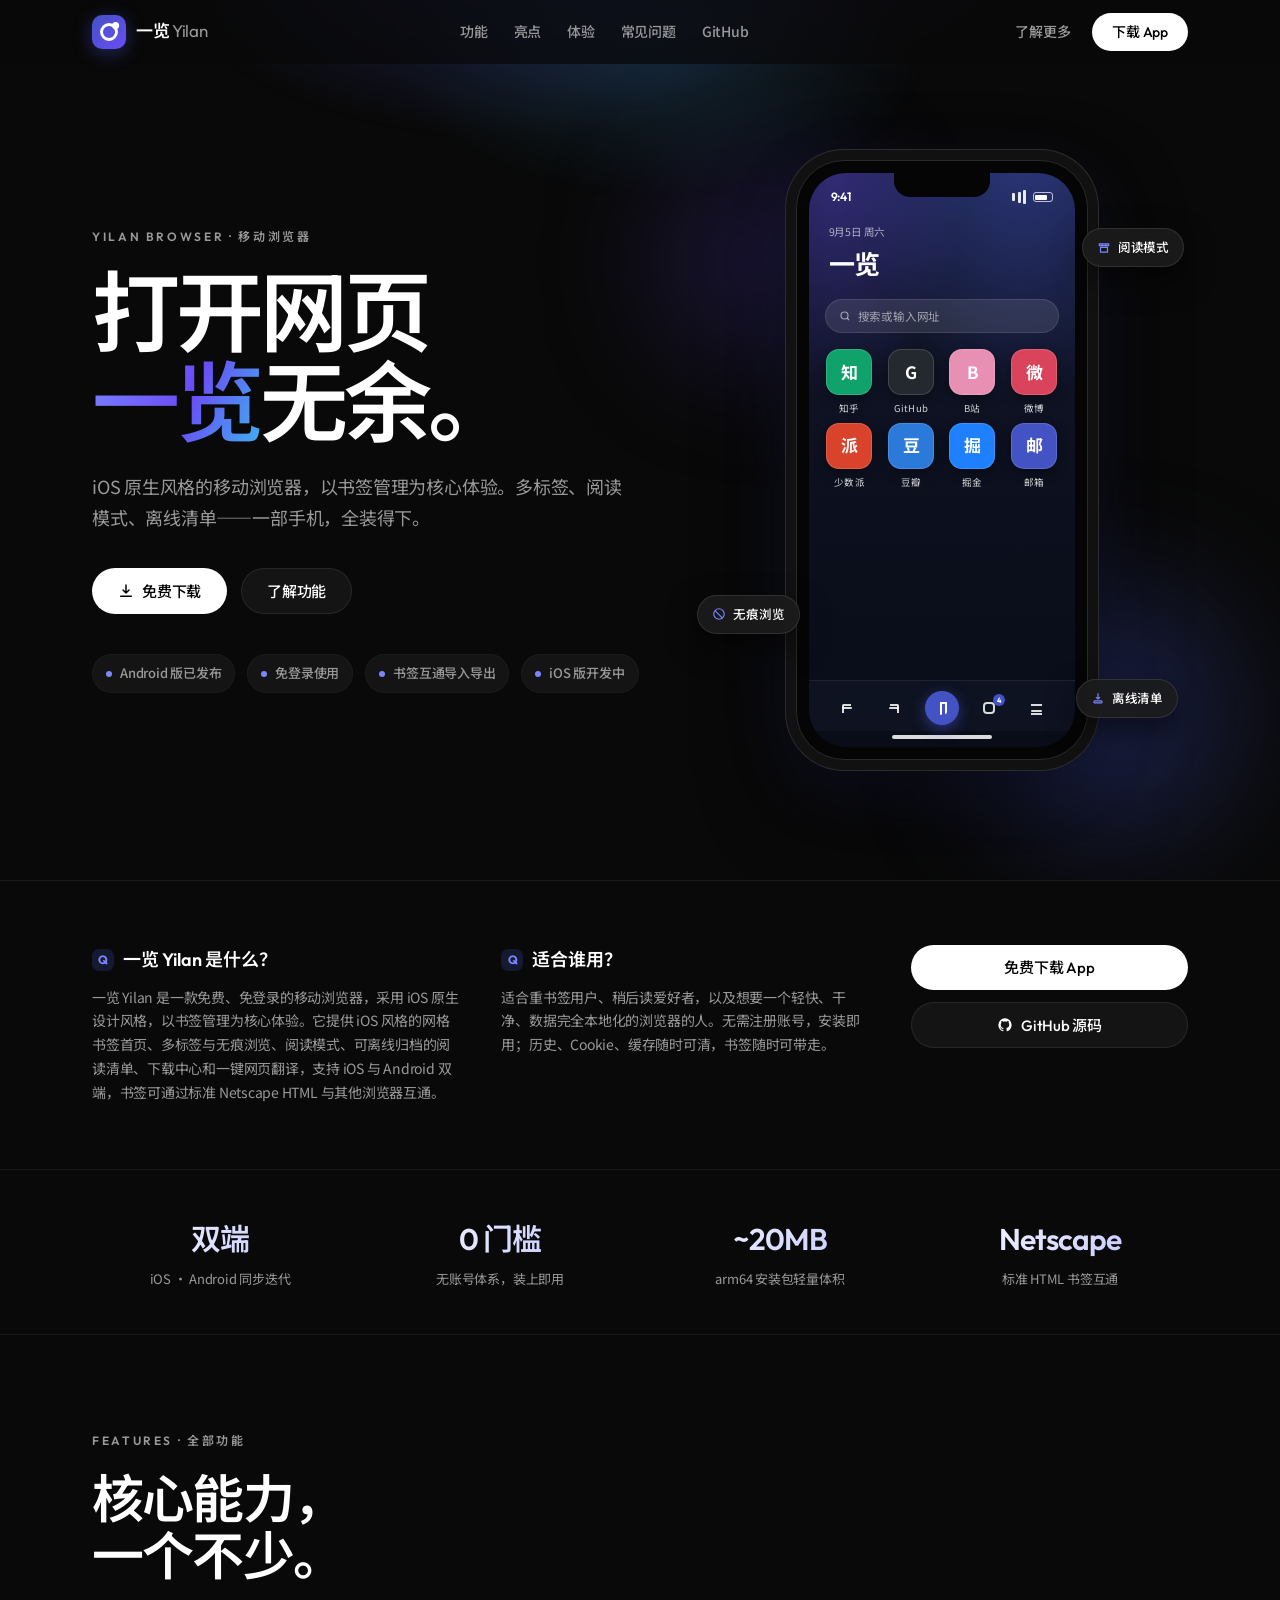
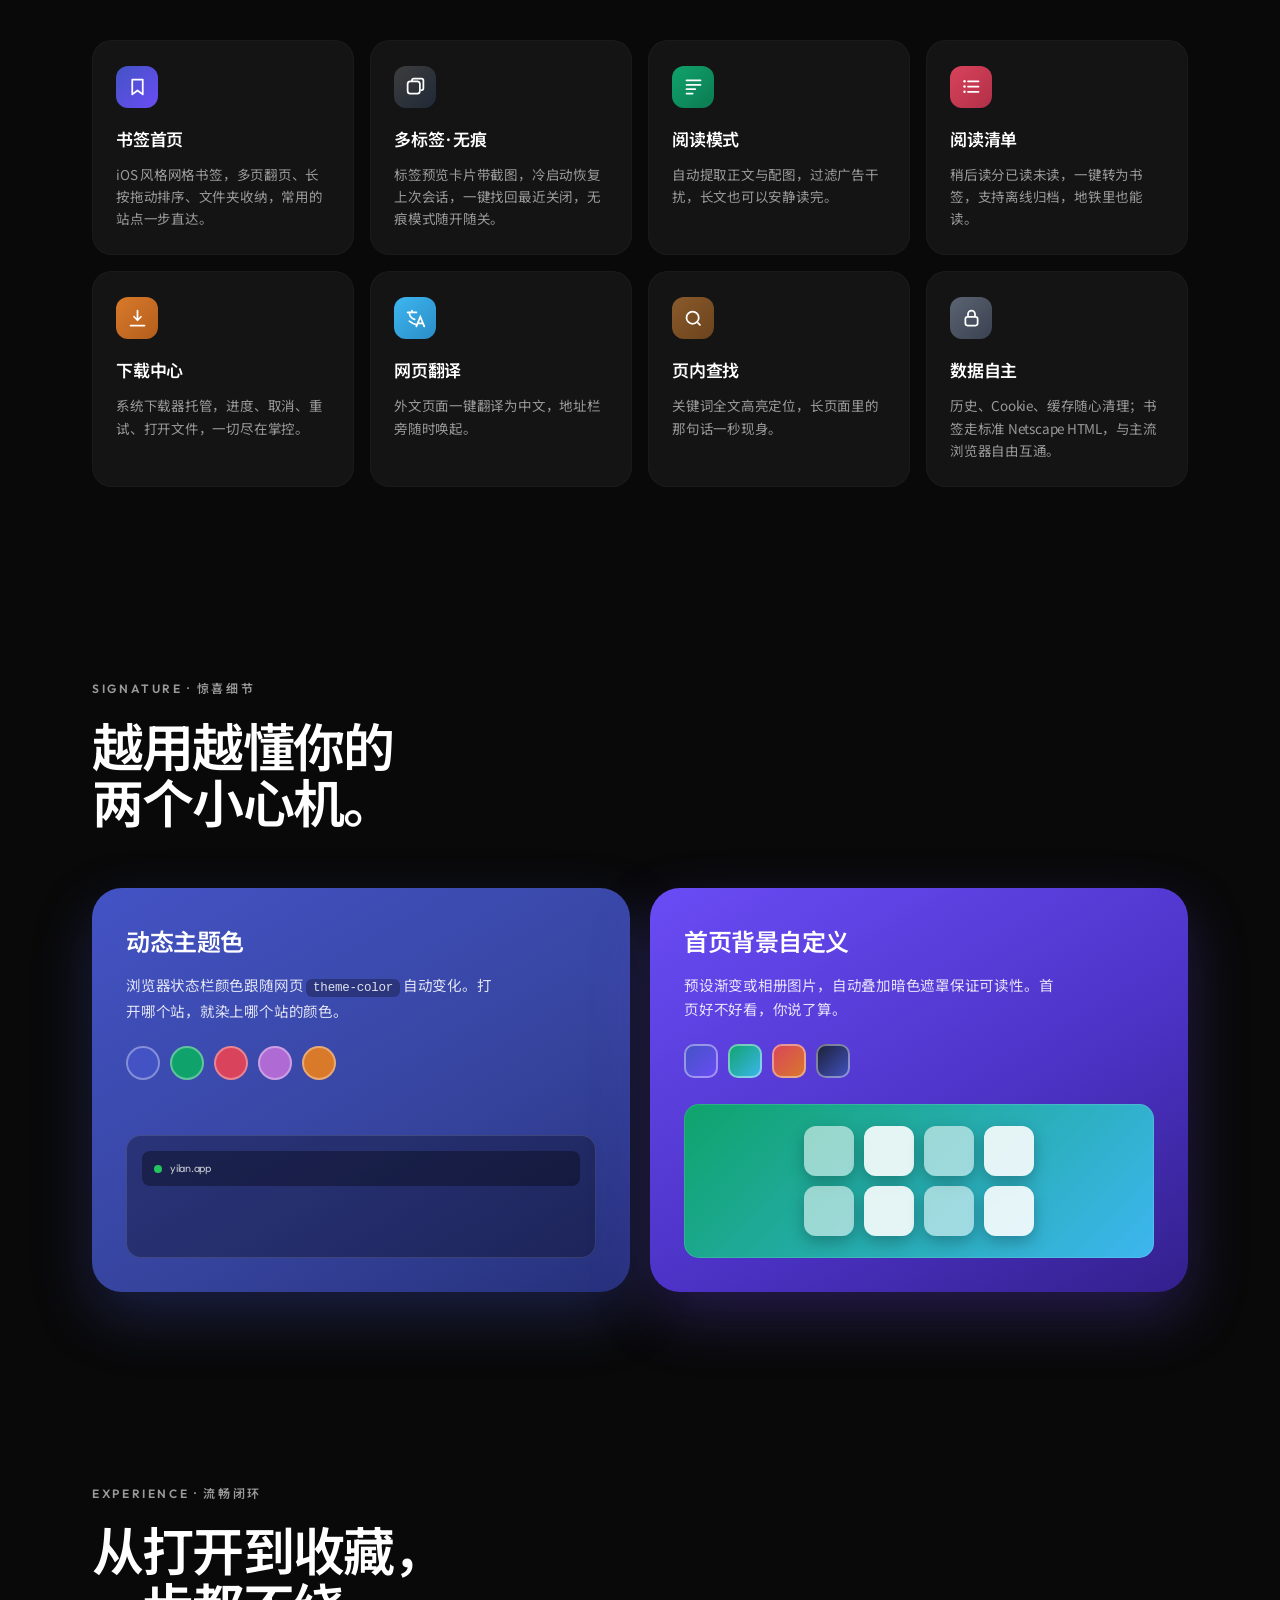
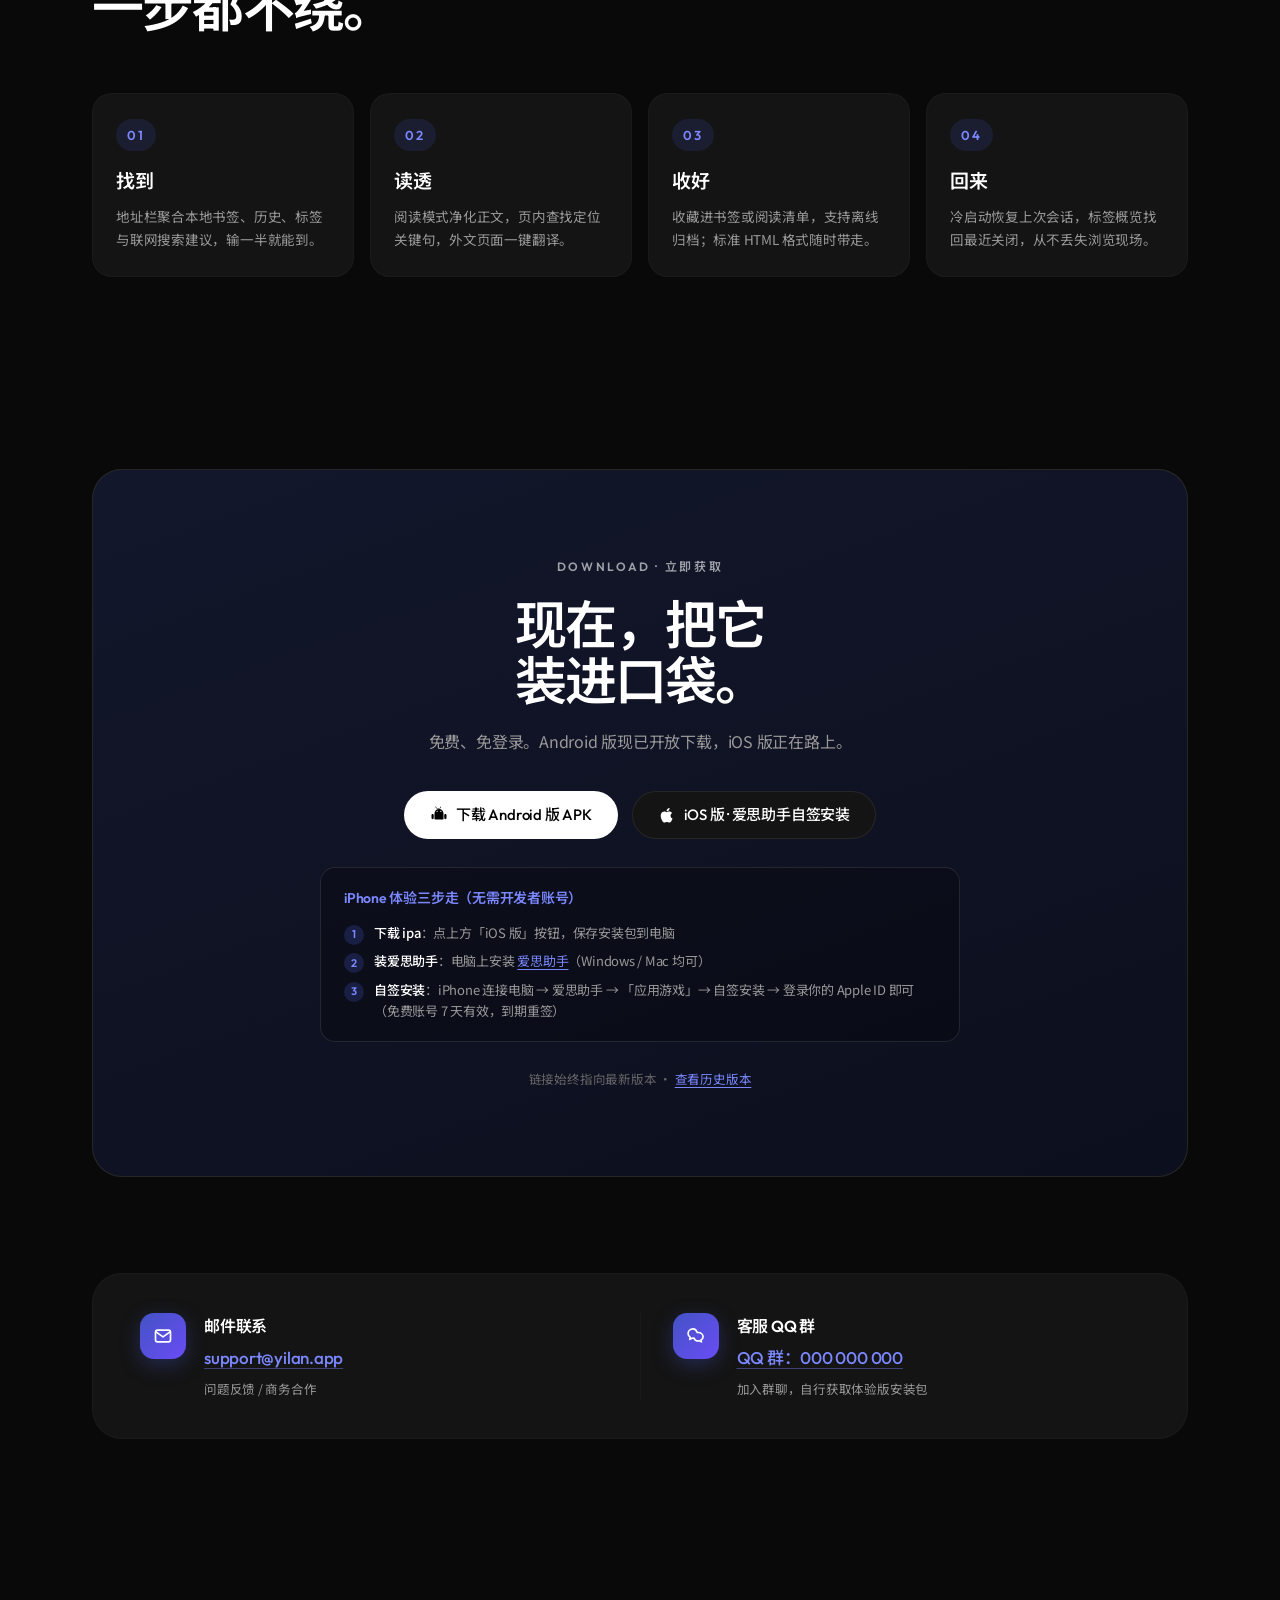
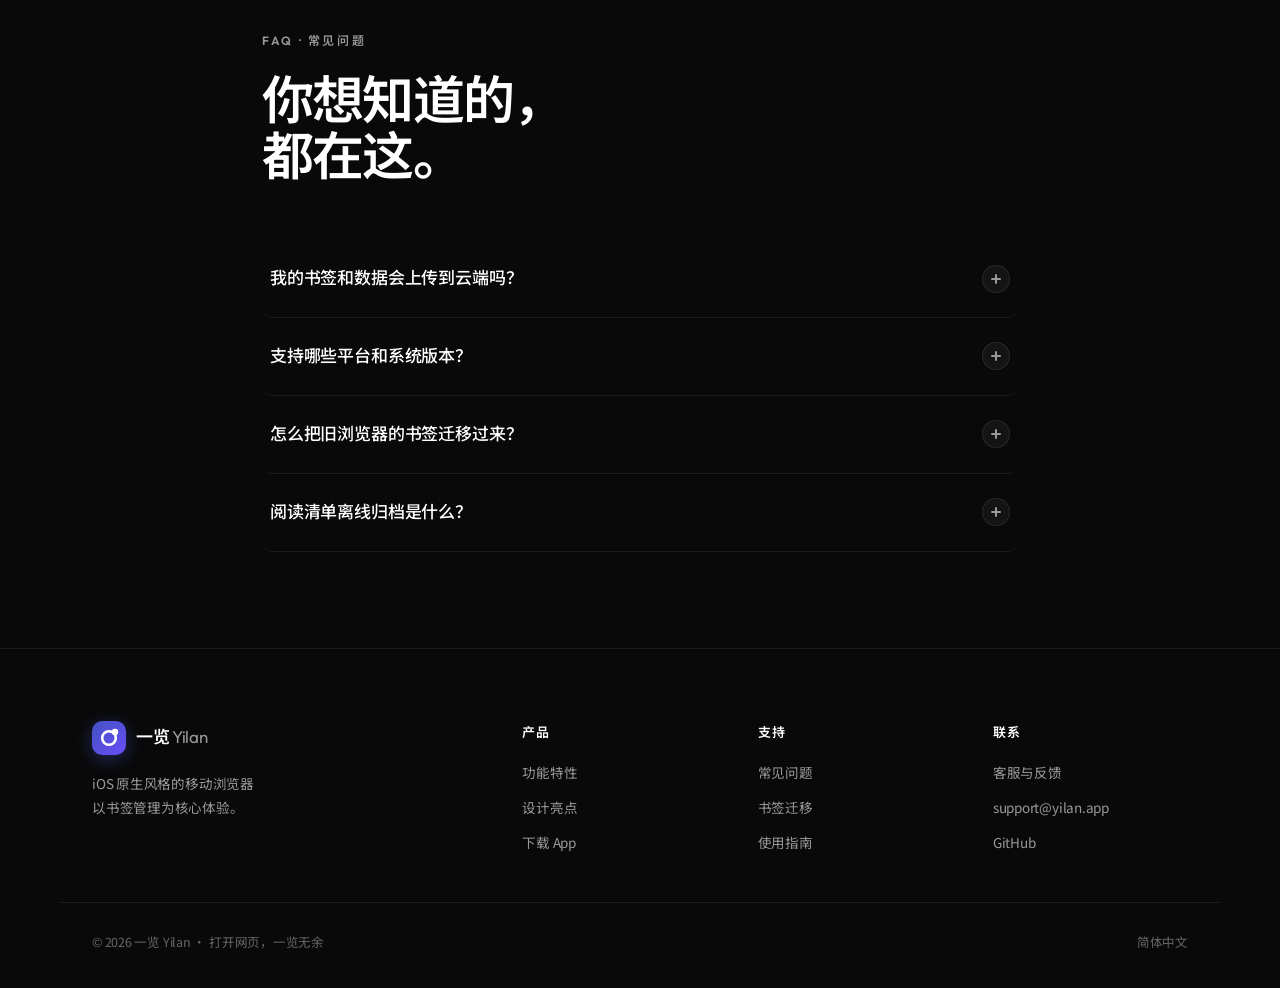
==== commit d64654ff: "feat(website): iOS 爱思助手自签安装入口 + 邮箱/QQ 群联系卡 - iOS 按钮改为直链固定名 ipa，配三步自签指南（下载 ipa → 装爱思助手 → 连电脑自签） - CI " ====
--- a/website/index.html
+++ b/website/index.html
@@ -372,12 +372,51 @@
           <svg viewBox="0 0 24 24" width="18" height="18" fill="currentColor" aria-hidden="true"><path d="M6 10c0-3.3 2.7-6 6-6s6 2.7 6 6v7a1 1 0 01-1 1H7a1 1 0 01-1-1v-7zm3.5-2a.9.9 0 100-1.8.9.9 0 000 1.8zm5 0a.9.9 0 100-1.8.9.9 0 000 1.8zM3.5 10.5c.8 0 1.5.7 1.5 1.5v4a1.5 1.5 0 01-3 0v-4c0-.8.7-1.5 1.5-1.5zm17 0c.8 0 1.5.7 1.5 1.5v4a1.5 1.5 0 01-3 0v-4c0-.8.7-1.5 1.5-1.5zM8.5 3.3l-1.3-2a.4.4 0 01.7-.4l1.3 2.1c.6-.2 1.2-.3 1.8-.3s1.3.1 1.8.3l1.3-2.1a.4.4 0 01.7.4l-1.3 2"/></svg>
           下载 Android 版 APK
         </a>
-        <span class="btn btn-secondary btn-lg btn-disabled" aria-disabled="true" title="iOS 版开发中，敬请期待">
+        <a class="btn btn-secondary btn-lg" href="https://github.com/rexleimo/yilang-browser/releases/latest/download/yilan-browser-latest.ipa" aria-label="下载 iOS 版 ipa，配合爱思助手自签安装">
           <svg viewBox="0 0 24 24" width="18" height="18" fill="currentColor" aria-hidden="true"><path d="M16.7 12.9c0-2.4 2-3.6 2.1-3.7-1.1-1.7-2.9-1.9-3.5-1.9-1.5-.2-2.9.9-3.7.9-.8 0-1.9-.9-3.2-.8-1.6 0-3.1 1-4 2.4-1.7 3-0.4 7.4 1.2 9.8.8 1.2 1.8 2.5 3.1 2.4 1.2-.1 1.7-.8 3.2-.8s1.9.8 3.2.8c1.3 0 2.2-1.2 3-2.4.9-1.4 1.3-2.7 1.3-2.8-.1 0-2.6-1-2.7-3.9zM14.4 5.6c.7-.8 1.1-1.9 1-3.1-1 0-2.2.7-2.9 1.5-.6.7-1.2 1.9-1 3 1.1.1 2.2-.6 2.9-1.4z"/></svg>
-          iOS 版 · 开发中
-        </span>
-      </div>
-      <p class="dl-note">链接始终指向最新版本 · <a class="dl-link" href="https://github.com/rexleimo/yilang-browser/releases" rel="noopener">查看历史版本</a> · iOS 版完成后会上线 TestFlight</p>
+          iOS 版 · 爱思助手自签安装
+        </a>
+      </div>
+      <div class="ios-guide">
+        <p class="ios-guide-title">iPhone 体验三步走（无需开发者账号）</p>
+        <ol class="ios-guide-steps">
+          <li><b>下载 ipa</b>：点上方「iOS 版」按钮，保存安装包到电脑</li>
+          <li><b>装爱思助手</b>：电脑上安装 <a href="https://www.i4.com/" rel="noopener" target="_blank">爱思助手</a>（Windows / Mac 均可）</li>
+          <li><b>自签安装</b>：iPhone 连接电脑 → 爱思助手 → 「应用游戏」→ 自签安装 → 登录你的 Apple ID 即可（免费账号 7 天有效，到期重签）</li>
+        </ol>
+      </div>
+      <p class="dl-note">链接始终指向最新版本 · <a class="dl-link" href="https://github.com/rexleimo/yilang-browser/releases" rel="noopener">查看历史版本</a></p>
+    </div>
+  </div>
+</section>
+
+<!-- ============ CONTACT ============ -->
+<section class="section contact-section" id="contact">
+  <div class="container">
+    <div class="contact-card reveal">
+      <div class="contact-item">
+        <div class="contact-ico">
+          <svg viewBox="0 0 24 24" width="20" height="20" fill="none" stroke="currentColor" stroke-width="2" stroke-linejoin="round"><rect x="3" y="5" width="18" height="14" rx="2.5"/><path d="M3.5 7l8.5 6 8.5-6"/></svg>
+        </div>
+        <div class="contact-copy">
+          <h3>邮件联系</h3>
+          <!-- TODO: 替换为真实客服邮箱 -->
+          <a class="contact-value" href="mailto:support@yilan.app" id="contact-email">support@yilan.app</a>
+          <p class="contact-hint">问题反馈 / 商务合作</p>
+        </div>
+      </div>
+      <div class="contact-divider" aria-hidden="true"></div>
+      <div class="contact-item">
+        <div class="contact-ico">
+          <svg viewBox="0 0 24 24" width="20" height="20" fill="none" stroke="currentColor" stroke-width="2" stroke-linejoin="round"><path d="M8.5 3.5C5 3.5 2.5 6 2.5 9c0 1.8 1 3.4 2.5 4.4L4.5 16l2.8-1.4c.4.1.8.1 1.2.1.4 0 .8 0 1.2-.1.6 1.9 2.6 3.4 5.3 3.4.4 0 .8 0 1.2-.1L18.5 19l-.5-2.1c1.5-.9 2.5-2.3 2.5-3.9 0-2.9-2.5-5.2-6-5.2-.3 0-.7 0-1 .1-.9-2.6-3.4-4.4-5-4.4z"/></svg>
+        </div>
+        <div class="contact-copy">
+          <h3>客服 QQ 群</h3>
+          <!-- TODO: 替换为真实 QQ 群号 -->
+          <a class="contact-value" href="https://qm.qq.com/cgi-bin/qm/qr?k=PLACEHOLDER" id="contact-qq" rel="noopener">QQ 群：000 000 000</a>
+          <p class="contact-hint">加入群聊，自行获取体验版安装包</p>
+        </div>
+      </div>
     </div>
   </div>
 </section>
@@ -434,11 +473,11 @@
       <a href="#faq">书签迁移</a>
       <a href="#workflow">使用指南</a>
     </nav>
-    <nav class="footer-col" aria-label="参与">
-      <h4>参与</h4>
-      <a href="#">问题反馈</a>
-      <a href="#">参与共建</a>
-      <a href="#">更新日志</a>
+    <nav class="footer-col" aria-label="联系">
+      <h4>联系</h4>
+      <a href="#contact">客服与反馈</a>
+      <a href="mailto:support@yilan.app">support@yilan.app</a>
+      <a href="https://github.com/rexleimo/yilang-browser" rel="noopener">GitHub</a>
     </nav>
   </div>
   <div class="container footer-base">
--- a/website/styles.css
+++ b/website/styles.css
@@ -888,3 +888,102 @@
 .btn-disabled:hover { box-shadow: none; transform: none; }
 .dl-link { color: var(--brand-bright); text-decoration: underline; text-underline-offset: 3px; }
 .dl-link:hover { color: #fff; }
+
+/* ---------------- iOS 自签指南 ---------------- */
+.ios-guide {
+  margin-top: 28px;
+  text-align: left;
+  background: rgba(0,0,0,0.28);
+  border-radius: var(--r-lg);
+  padding: 20px 24px;
+  box-shadow: inset 0 0 0 1px rgba(255,255,255,0.10);
+  max-width: 640px;
+  margin-left: auto;
+  margin-right: auto;
+}
+.ios-guide-title {
+  font-family: var(--font-display);
+  font-size: 14px;
+  font-weight: 600;
+  color: var(--brand-bright);
+  margin-bottom: 12px;
+}
+.ios-guide-steps {
+  list-style: none;
+  counter-reset: guide;
+  display: flex;
+  flex-direction: column;
+  gap: 8px;
+}
+.ios-guide-steps li {
+  counter-increment: guide;
+  font-size: 13px;
+  color: var(--ink-muted);
+  padding-left: 30px;
+  position: relative;
+  line-height: 1.6;
+}
+.ios-guide-steps li::before {
+  content: counter(guide);
+  position: absolute;
+  left: 0; top: 2px;
+  width: 20px; height: 20px;
+  border-radius: 50%;
+  display: grid;
+  place-items: center;
+  font-family: var(--font-display);
+  font-size: 11px;
+  font-weight: 600;
+  background: rgba(67, 83, 196, 0.25);
+  color: var(--brand-bright);
+}
+.ios-guide-steps b { color: var(--ink); font-weight: 500; }
+.ios-guide-steps a { color: var(--brand-bright); text-decoration: underline; text-underline-offset: 3px; }
+.ios-guide-steps a:hover { color: #fff; }
+
+/* ---------------- 联系卡 ---------------- */
+.contact-section { padding-top: 0; }
+.contact-card {
+  display: grid;
+  grid-template-columns: 1fr auto 1fr;
+  gap: 32px;
+  align-items: center;
+  background: var(--surface-1);
+  border-radius: var(--r-xxl);
+  padding: 40px 48px;
+  box-shadow: inset 0 0 0 1px var(--hairline-soft);
+}
+.contact-item { display: flex; gap: 18px; align-items: flex-start; }
+.contact-ico {
+  flex: 0 0 46px;
+  width: 46px; height: 46px;
+  border-radius: 14px;
+  display: grid;
+  place-items: center;
+  background: linear-gradient(135deg, #4353C4, #6a4cf5);
+  color: #fff;
+  box-shadow: 0 6px 20px rgba(67, 83, 196, 0.35);
+}
+.contact-copy h3 {
+  font-family: var(--font-display);
+  font-size: 16px;
+  font-weight: 600;
+  margin-bottom: 4px;
+}
+.contact-value {
+  font-family: var(--font-display);
+  font-size: 17px;
+  font-weight: 500;
+  color: var(--brand-bright);
+  text-decoration: underline;
+  text-decoration-color: rgba(123, 135, 255, 0.4);
+  text-underline-offset: 4px;
+}
+.contact-value:hover { color: #fff; }
+.contact-hint { font-size: 12.5px; color: var(--ink-muted); margin-top: 5px; }
+.contact-divider { width: 1px; align-self: stretch; background: var(--hairline-soft); }
+
+@media (max-width: 810px) {
+  .contact-card { grid-template-columns: 1fr; gap: 28px; padding: 32px 24px; }
+  .contact-divider { width: 100%; height: 1px; }
+}
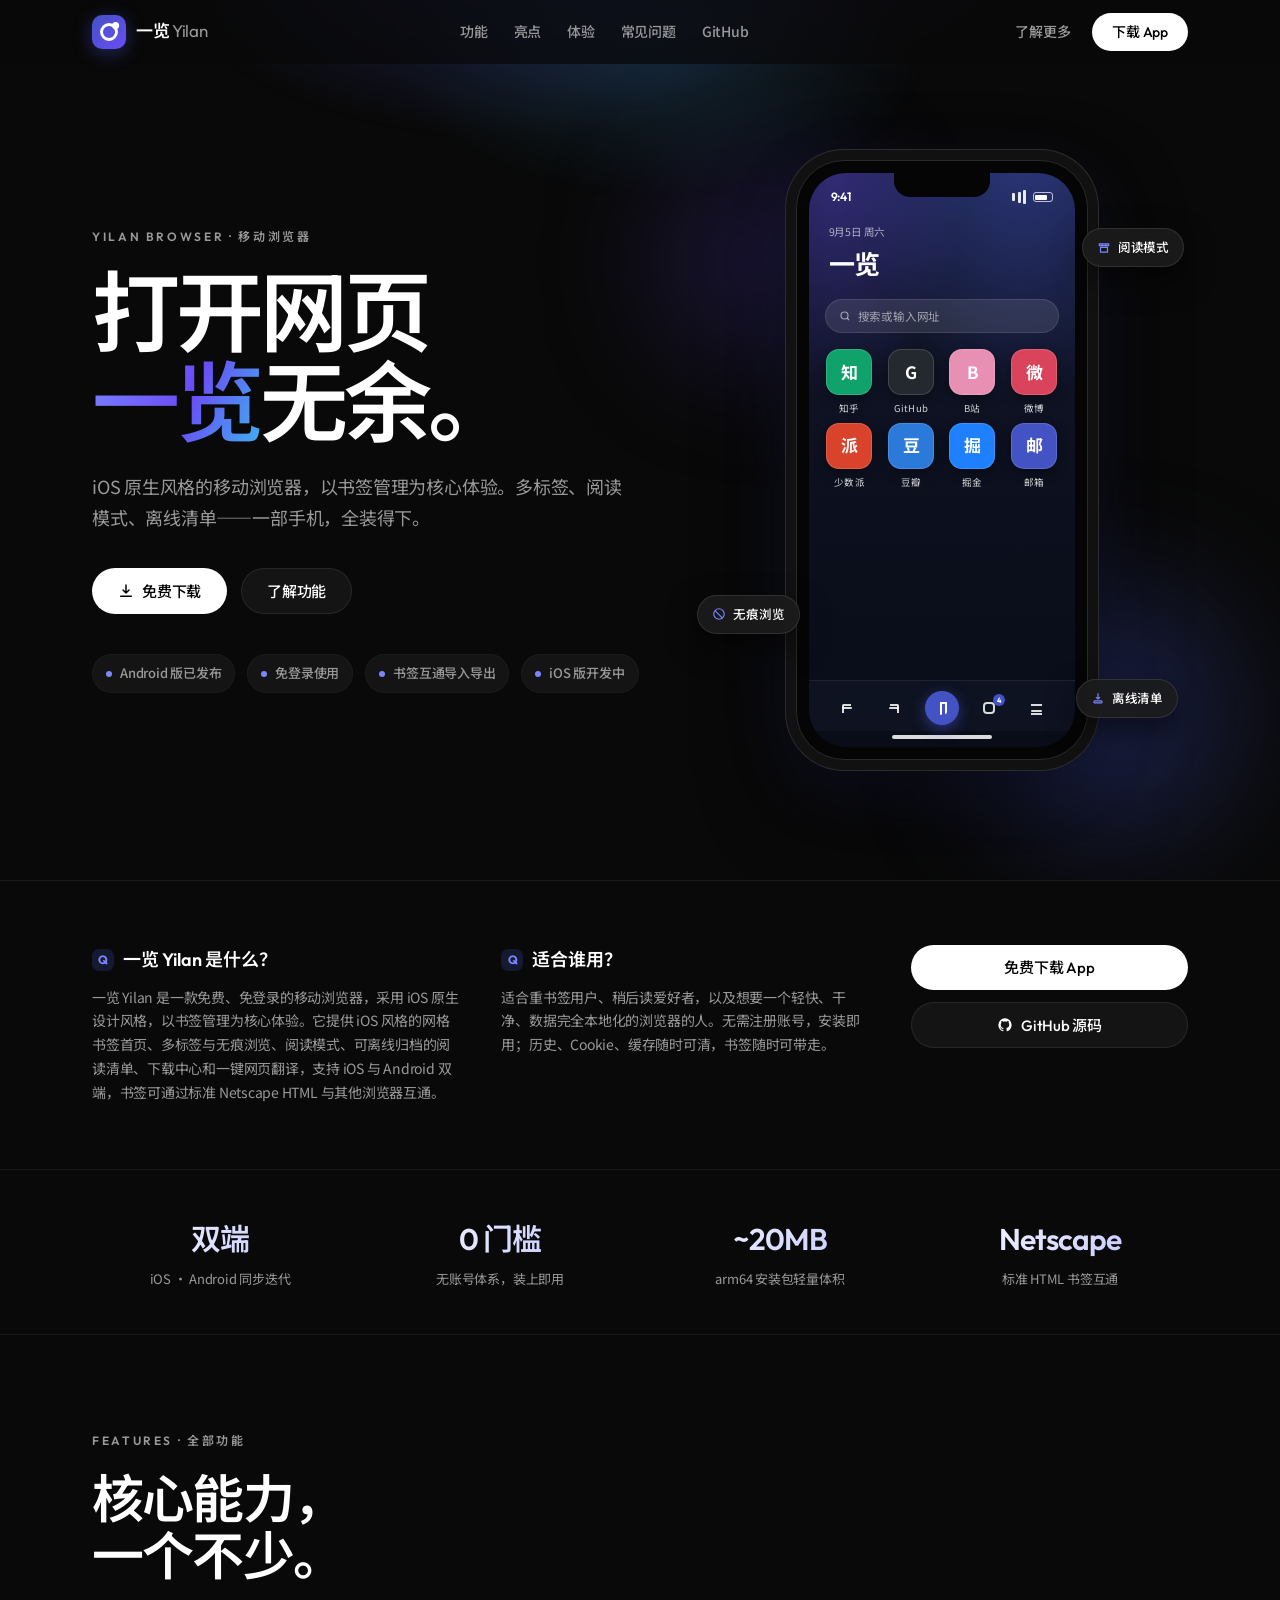
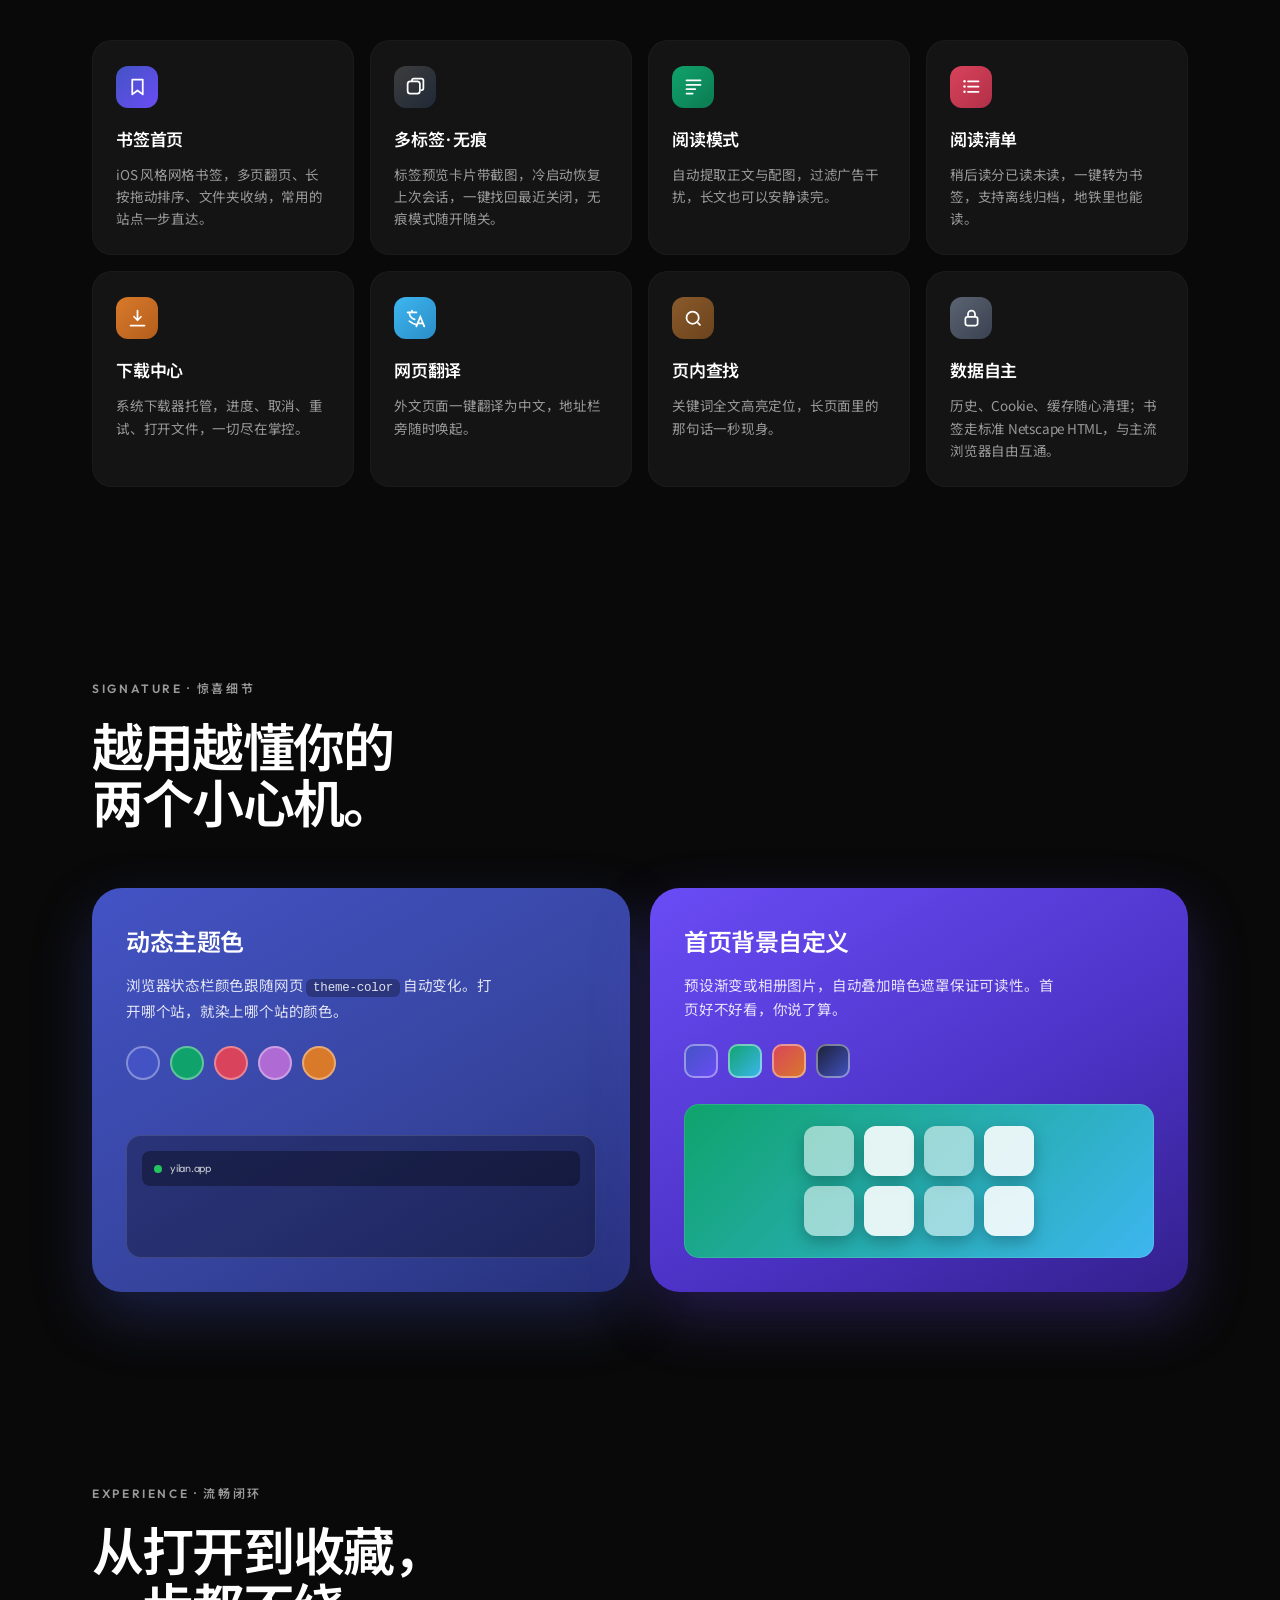
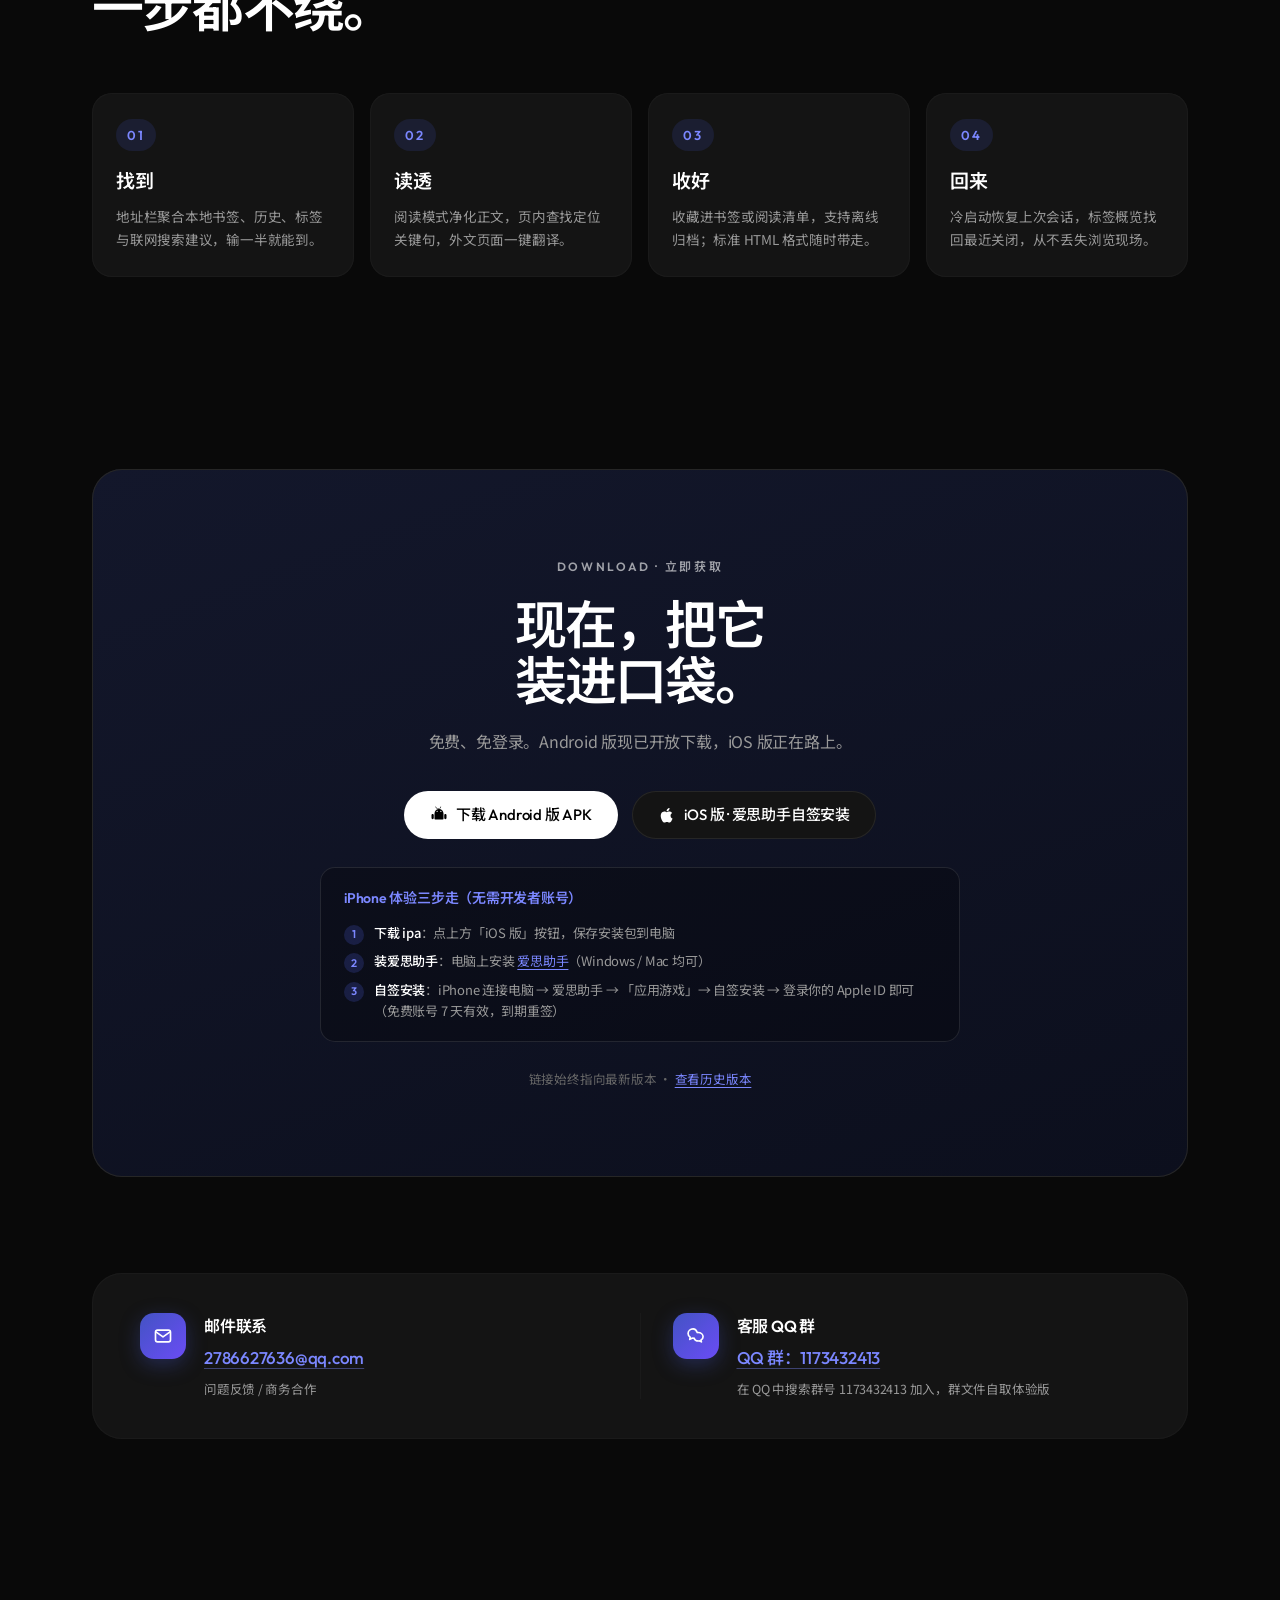
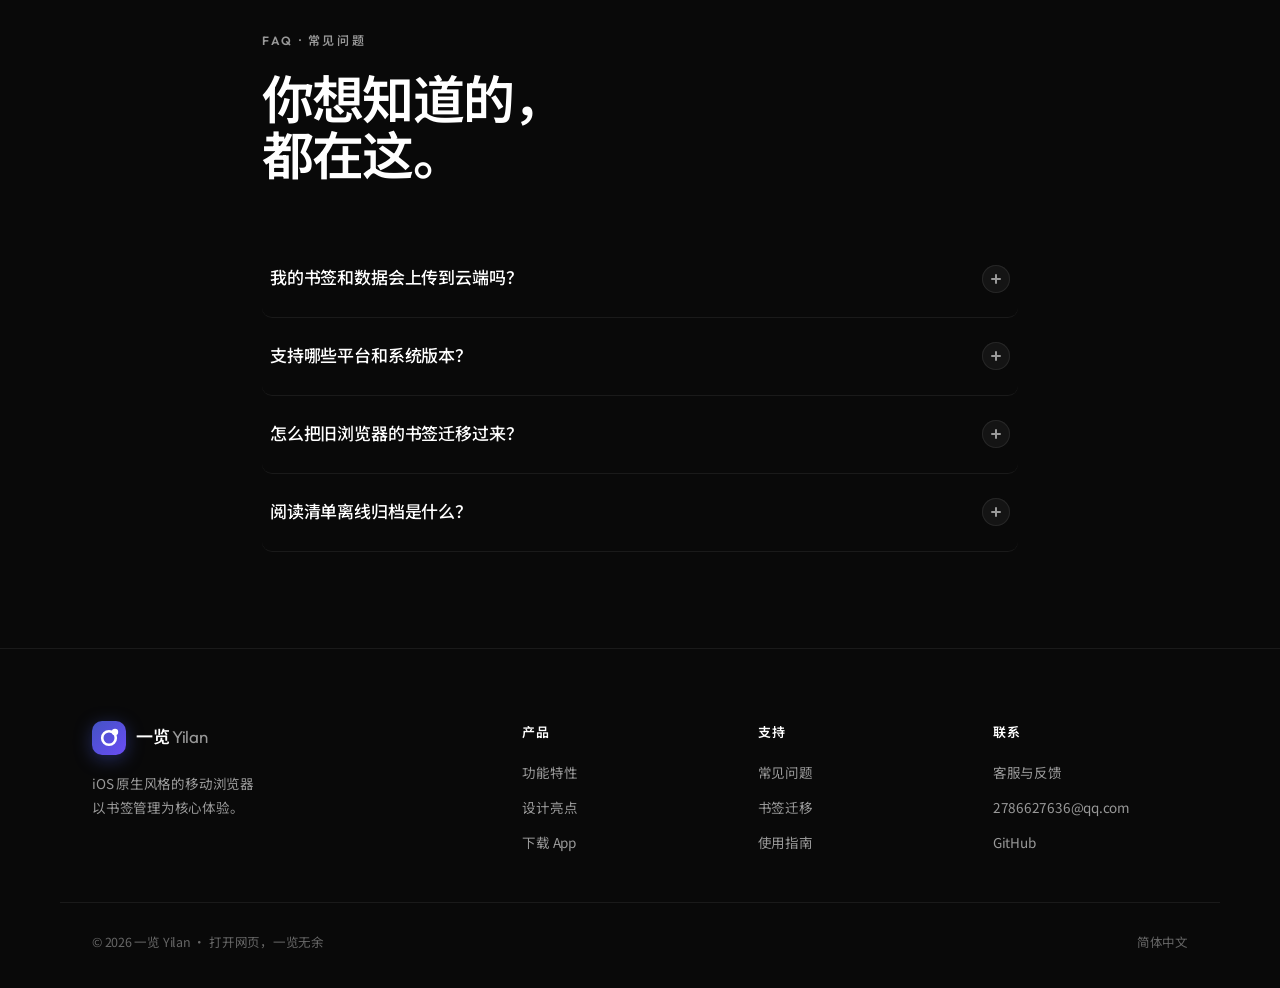
==== commit e3349b1d: "feat(website): 填入真实客服邮箱与 QQ 群号；版本升至 0.2.1+3" ====
--- a/website/index.html
+++ b/website/index.html
@@ -1,4 +1,4 @@
-<!DOCTYPE html>
+﻿<!DOCTYPE html>
 <html lang="zh-CN">
 <head>
 <meta charset="UTF-8">
@@ -401,7 +401,7 @@
         <div class="contact-copy">
           <h3>邮件联系</h3>
           <!-- TODO: 替换为真实客服邮箱 -->
-          <a class="contact-value" href="mailto:support@yilan.app" id="contact-email">support@yilan.app</a>
+          <a class="contact-value" href="mailto:2786627636@qq.com" id="contact-email">2786627636@qq.com</a>
           <p class="contact-hint">问题反馈 / 商务合作</p>
         </div>
       </div>
@@ -413,8 +413,8 @@
         <div class="contact-copy">
           <h3>客服 QQ 群</h3>
           <!-- TODO: 替换为真实 QQ 群号 -->
-          <a class="contact-value" href="https://qm.qq.com/cgi-bin/qm/qr?k=PLACEHOLDER" id="contact-qq" rel="noopener">QQ 群：000 000 000</a>
-          <p class="contact-hint">加入群聊，自行获取体验版安装包</p>
+          <span class="contact-value" id="contact-qq">QQ 群：1173432413</span>
+          <p class="contact-hint">在 QQ 中搜索群号 1173432413 加入，群文件自取体验版</p>
         </div>
       </div>
     </div>
@@ -476,7 +476,7 @@
     <nav class="footer-col" aria-label="联系">
       <h4>联系</h4>
       <a href="#contact">客服与反馈</a>
-      <a href="mailto:support@yilan.app">support@yilan.app</a>
+      <a href="mailto:2786627636@qq.com">2786627636@qq.com</a>
       <a href="https://github.com/rexleimo/yilang-browser" rel="noopener">GitHub</a>
     </nav>
   </div>
@@ -489,3 +489,4 @@
 <script src="script.js" defer></script>
 </body>
 </html>
+
